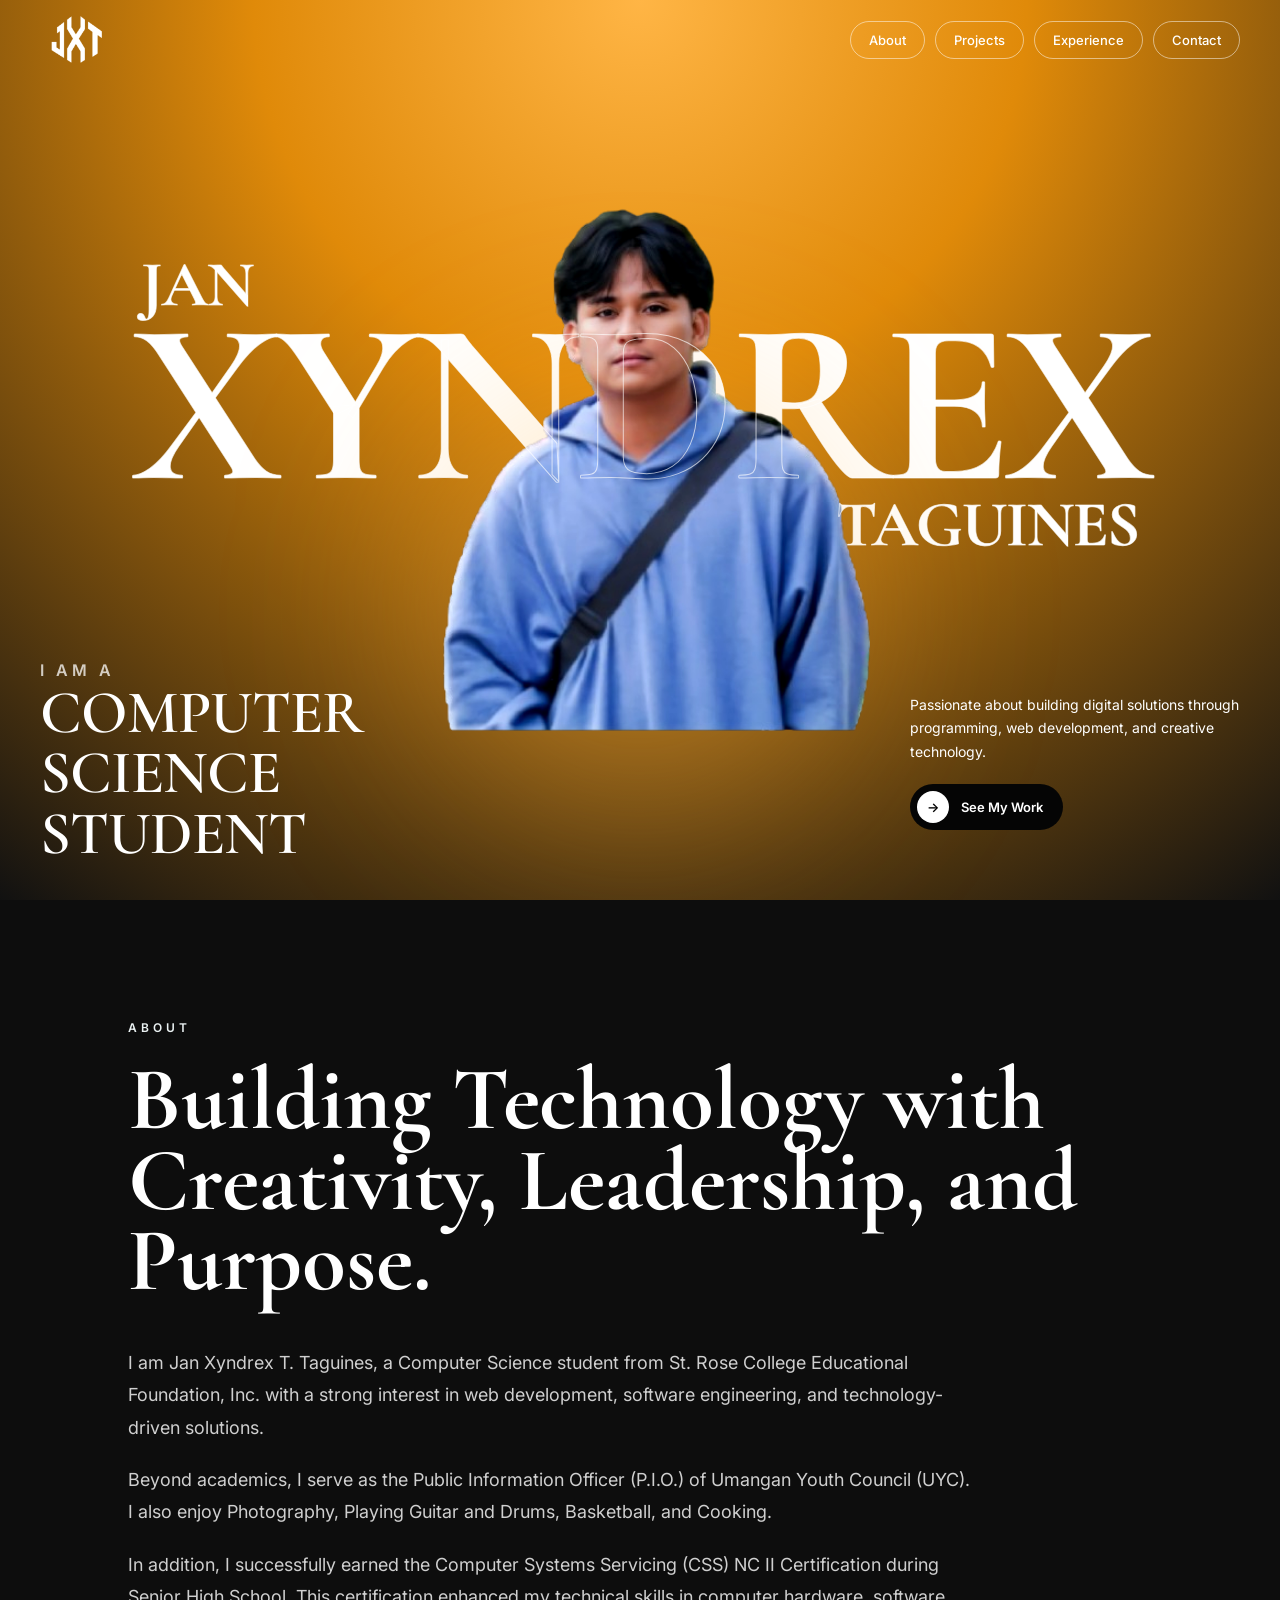
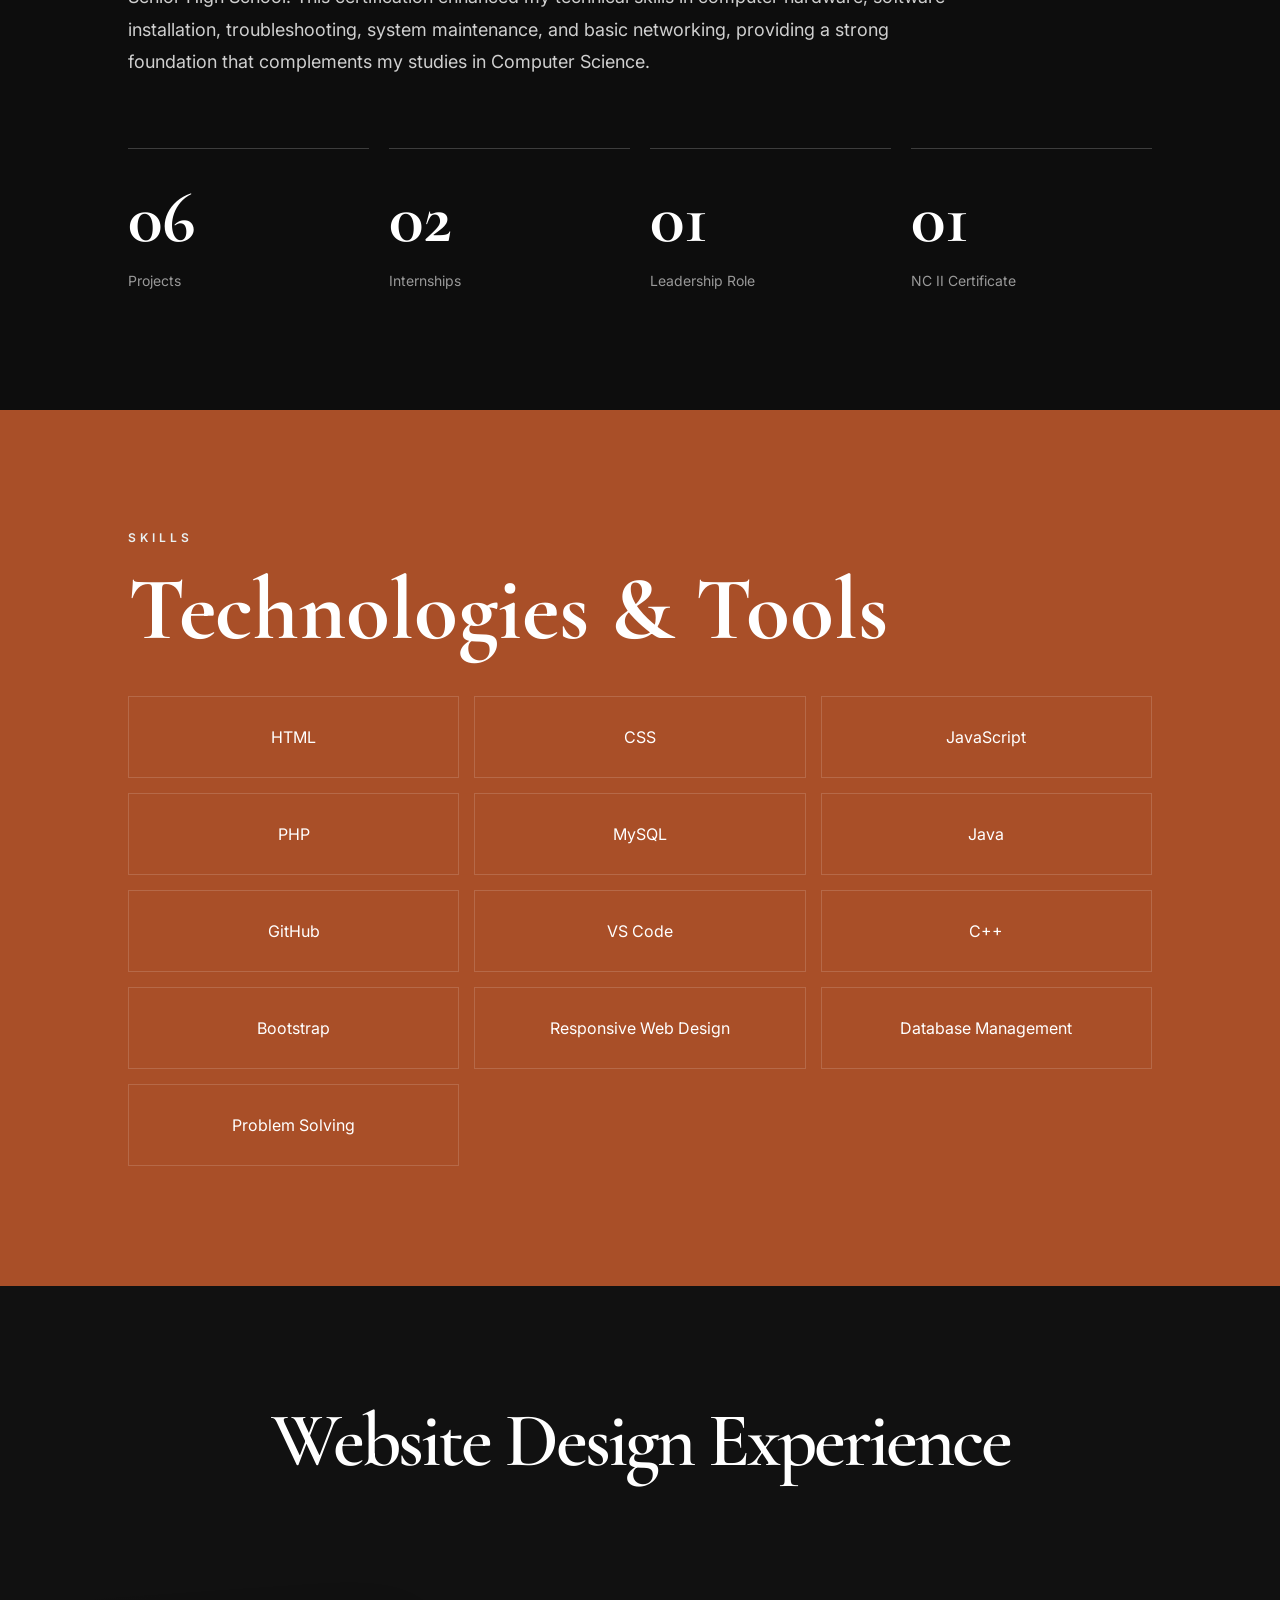
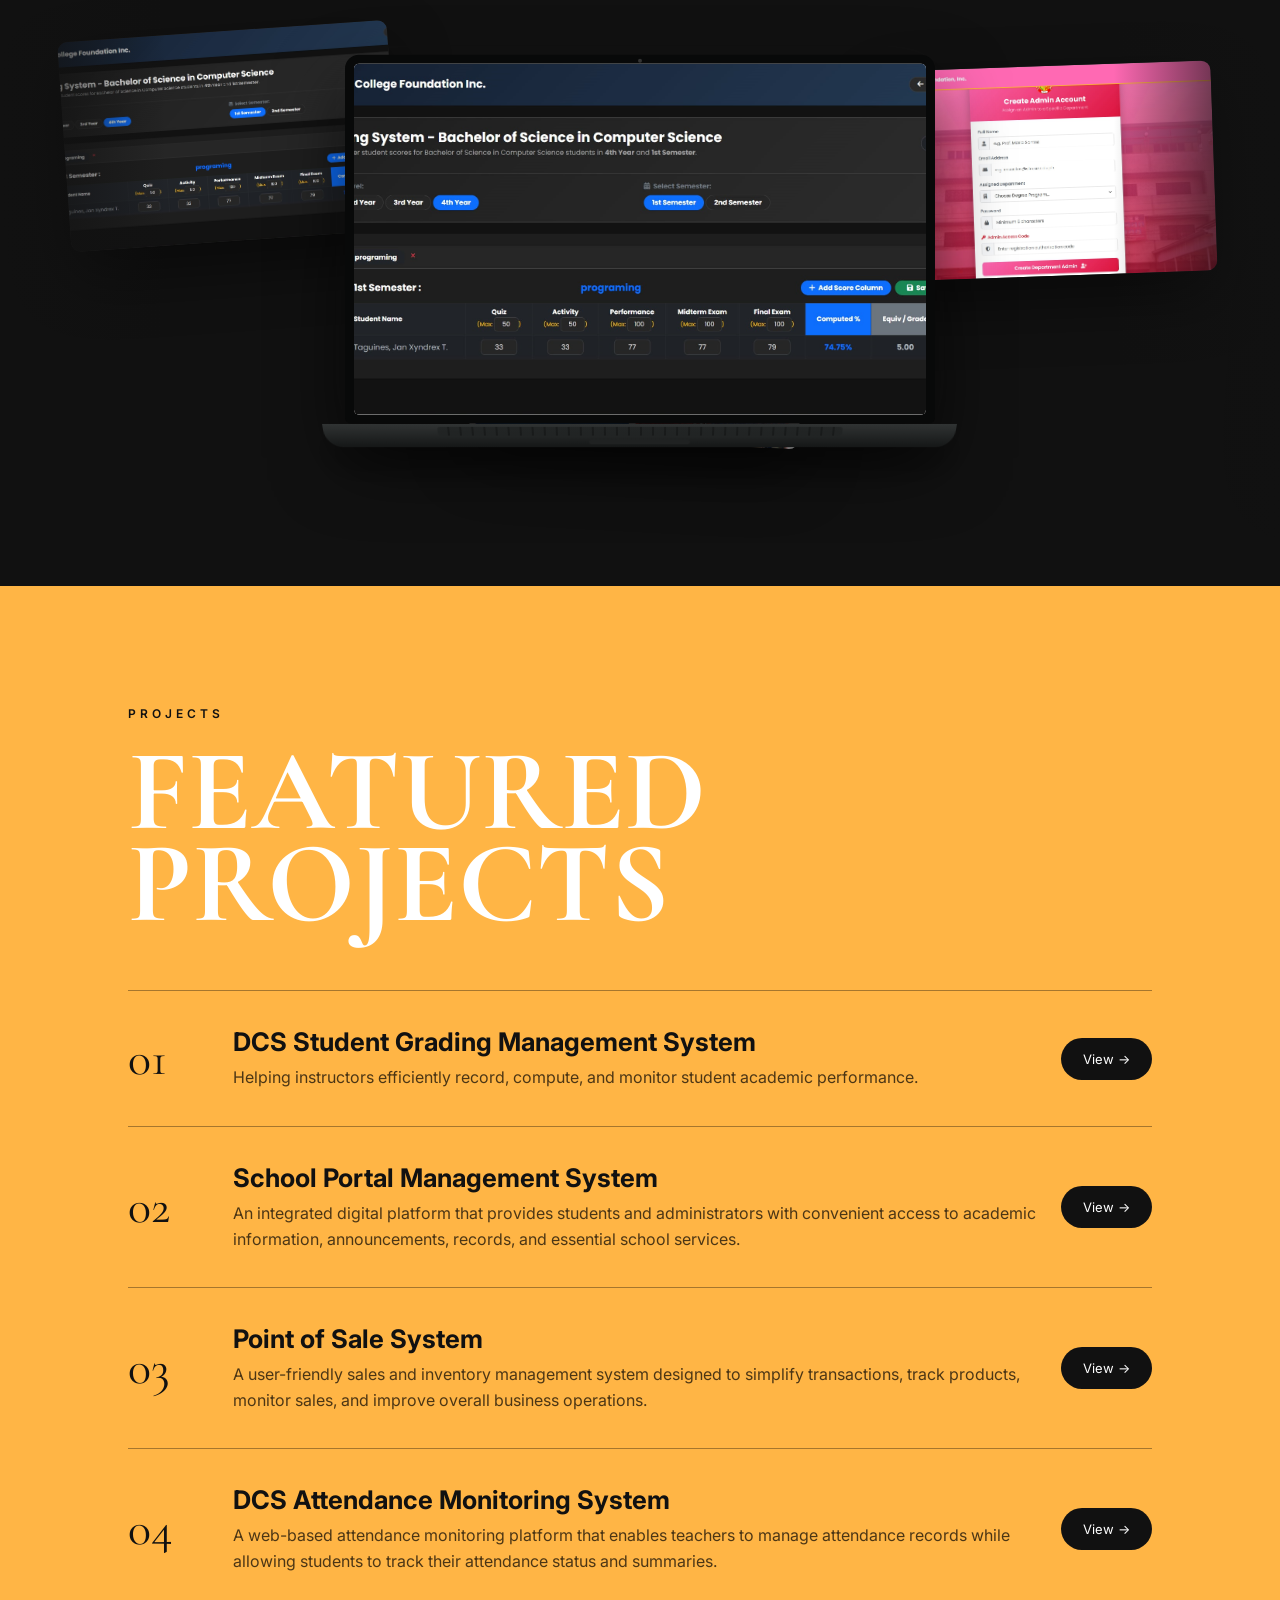
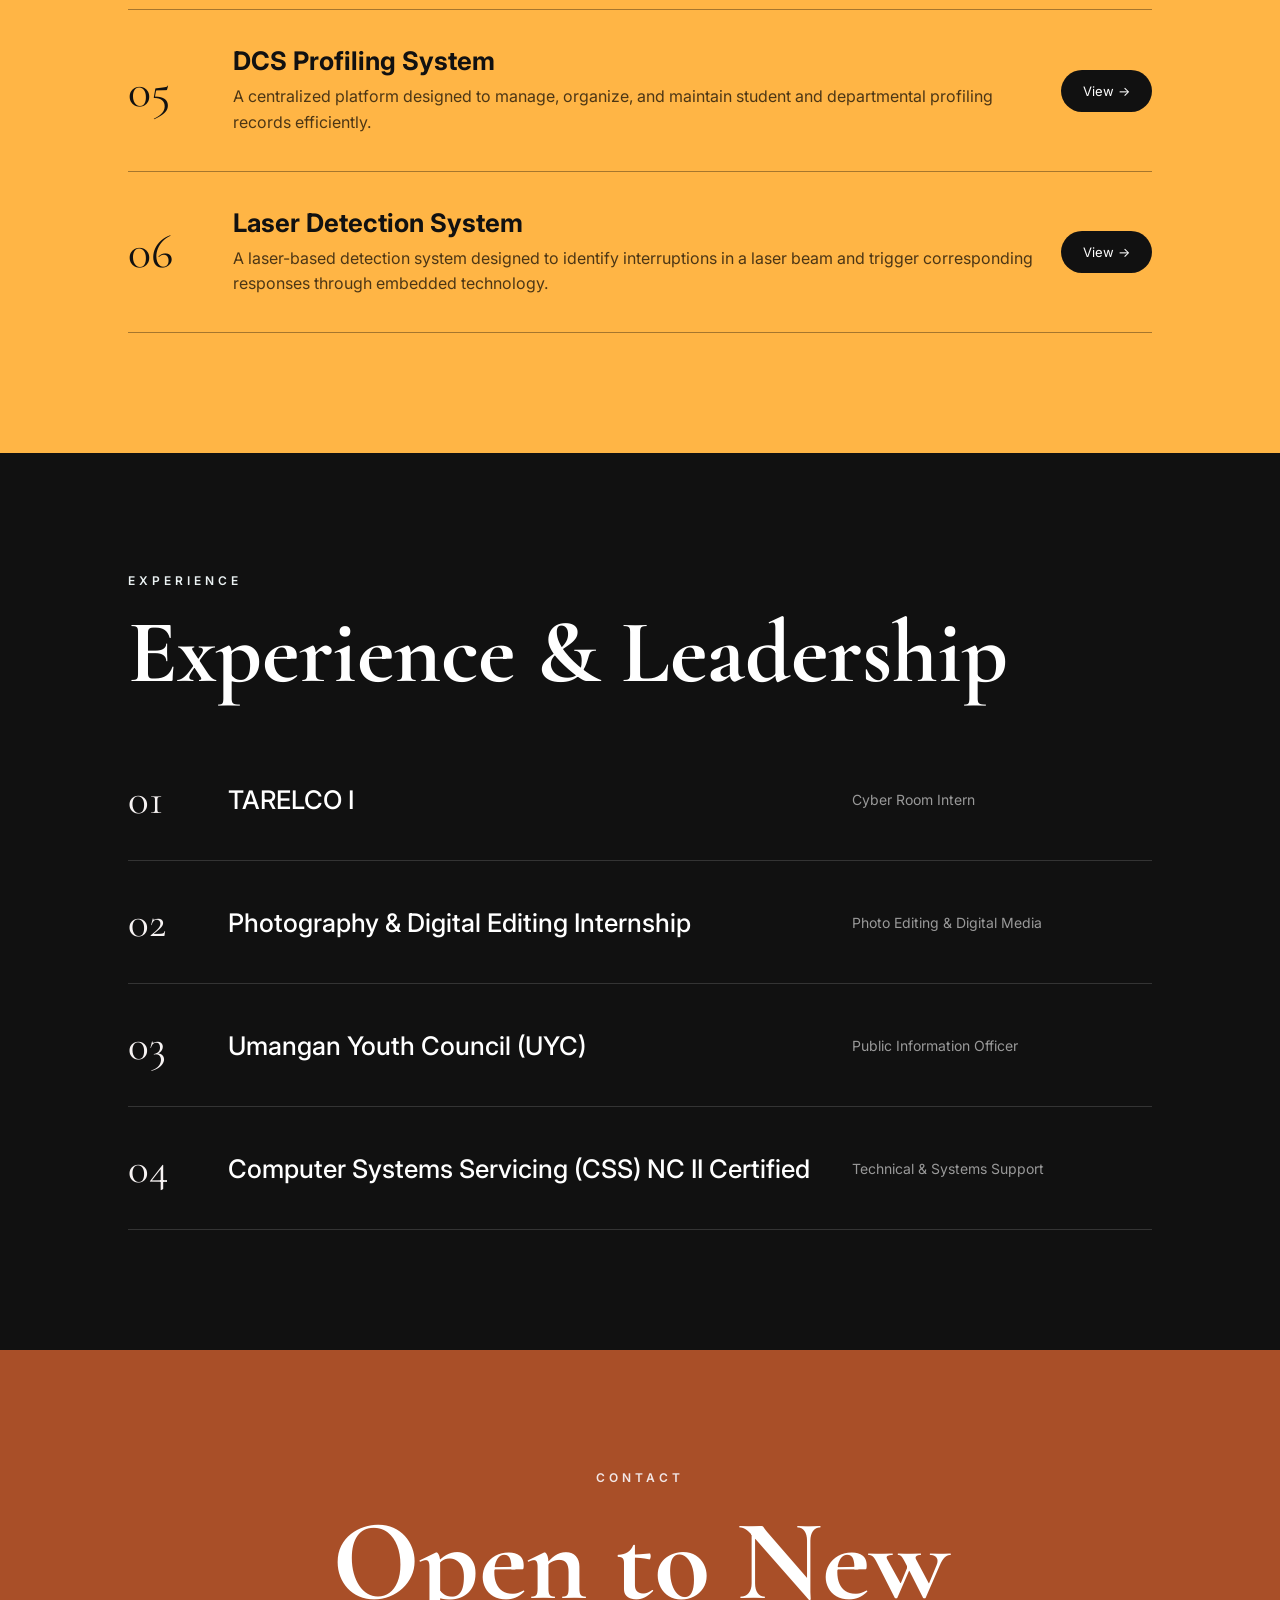
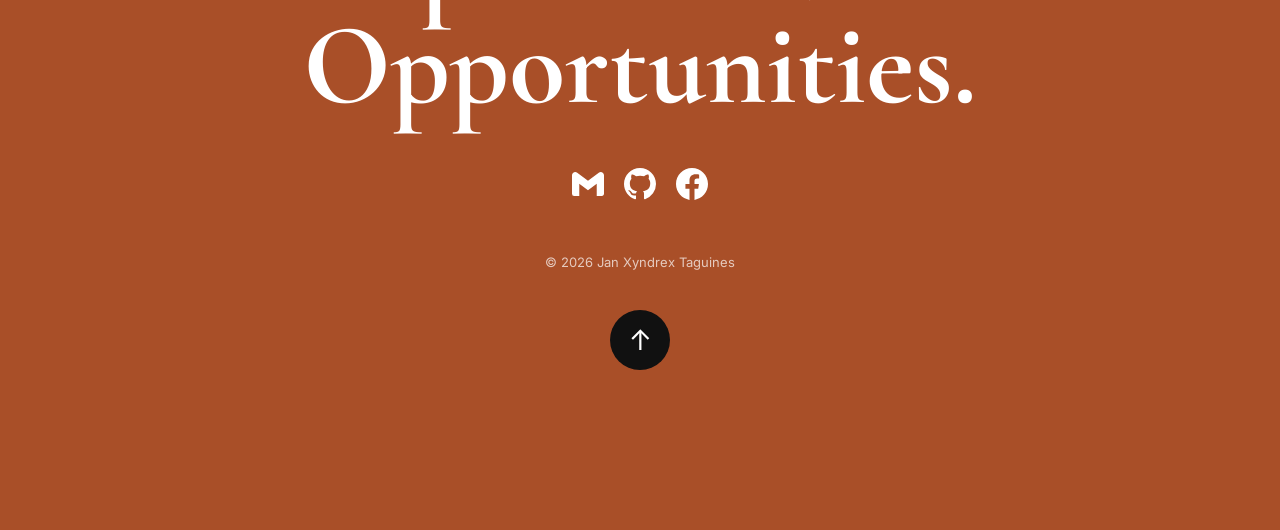
==== index.html @ c2cd1614 "Add portfolio website" ====
<!DOCTYPE html>
<html lang="en">
<head>
    <meta charset="UTF-8">
    <meta name="viewport" content="width=device-width, initial-scale=1.0">

    <title>Jan Xyndrex Taguines</title>

    <link rel="preconnect" href="https://fonts.googleapis.com">
    <link rel="preconnect" href="https://fonts.gstatic.com" crossorigin>

    <link href="https://fonts.googleapis.com/css2?family=Cormorant+Garamond:wght@500;600;700&family=Inter:wght@300;400;500;600;700&display=swap" rel="stylesheet">

    <link rel="stylesheet" href="style.css">
</head>

<body>

    <!-- =========================
         NAVBAR
    ========================= -->

    <nav class="navbar">

        <div class="logo">
            <img src="assets/logo.png" alt="Jan Xyndrex Taguines Logo">
        </div>

        <div class="nav-links">
            <a href="#about">About</a>
            <a href="#projects">Projects</a>
            <a href="#experience">Experience</a>
            <a href="#contact">Contact</a>
        </div>

    </nav>


    <!-- =========================
         HERO
    ========================= -->

    <section class="hero">

        <!-- MAIN NAME -->

        <div class="hero-name-wrapper">

            <span class="small-name jan-name">
                JAN
            </span>

            <div class="hero-name base-text">
                XYNDREX
            </div>

            <span class="small-name taguines-name">
                TAGUINES
            </span>

        </div>


        <!-- PHOTO -->

        <div class="hero-image">

            <img
                src="assets/gggg.png"
                alt="Jan Xyndrex Taguines"
            >

        </div>


        <!-- OUTLINE NAME -->

        <div class="hero-name-wrapper outline-wrapper">

            <span class="small-name jan-name outline-small">
                JAN
            </span>

            <div class="hero-name overlay-text">
                XYNDREX
            </div>

            <span class="small-name taguines-name outline-small">
                TAGUINES
            </span>

        </div>


        <!-- LEFT HERO TEXT -->

        <div class="hero-left">

            <h1 class="ability-title">

                <span class="static-text">
                    I AM A
                </span>

                <span class="animated-ability">
                    <span id="changing-text">
                        WEB DEVELOPER
                    </span>
                </span>

            </h1>

        </div>


        <!-- RIGHT HERO TEXT -->

        <div class="hero-right">

            <p>
                Passionate about building digital solutions through programming,
                web development, and creative technology.
            </p>

            <a href="#projects" class="hero-btn">

                <span>→</span>

                See My Work

            </a>

        </div>

    </section>


    <!-- =========================
         ABOUT
    ========================= -->

    <section id="about" class="about">

        <span class="section-number">
            ABOUT
        </span>

        <h2 class="section-title">
            Building Technology with Creativity, Leadership, and Purpose.
        </h2>

        <div class="about-content">

            <p>
                I am Jan Xyndrex T. Taguines, a Computer Science student from
                St. Rose College Educational Foundation, Inc. with a strong
                interest in web development, software engineering, and
                technology-driven solutions.
            </p>

            <p>
                Beyond academics, I serve as the Public Information Officer
                (P.I.O.) of Umangan Youth Council (UYC). I also enjoy
                Photography, Playing Guitar and Drums, Basketball, and Cooking.
            </p>

            <p>
                In addition, I successfully earned the Computer Systems Servicing
                (CSS) NC II Certification during Senior High School. This
                certification enhanced my technical skills in computer hardware,
                software installation, troubleshooting, system maintenance,
                and basic networking, providing a strong foundation that
                complements my studies in Computer Science.
            </p>

        </div>


        <div class="stats-grid">

            <div class="stat-card">
                <strong>06</strong>
                <span>Projects</span>
            </div>

            <div class="stat-card">
                <strong>02</strong>
                <span>Internships</span>
            </div>

            <div class="stat-card">
                <strong>01</strong>
                <span>Leadership Role</span>
            </div>

            <div class="stat-card">
                <strong>01</strong>
                <span>NC II Certificate</span>
            </div>

        </div>

    </section>


    <!-- =========================
         SKILLS
    ========================= -->

    <section class="skills">

        <span class="section-number">
            SKILLS
        </span>

        <h2 class="section-title">
            Technologies & Tools
        </h2>

        <div class="skills-grid">

            <div>HTML</div>
            <div>CSS</div>
            <div>JavaScript</div>
            <div>PHP</div>
            <div>MySQL</div>
            <div>Java</div>
            <div>GitHub</div>
            <div>VS Code</div>
            <div>C++</div>
            <div>Bootstrap</div>
            <div>Responsive Web Design</div>
            <div>Database Management</div>
            <div>Problem Solving</div>

        </div>

    </section>


    <!-- =========================
         WEBSITE DESIGN EXPERIENCE
    ========================= -->

    <section class="website-experience">

        <h2 class="website-experience-title">
            Website Design Experience
        </h2>

        <div class="website-showcase">

            <div class="website-projects">

                <div class="website-project">
                    <img src="assets/grade.png" alt="Grading System">
                </div>

                <div class="website-project">
                    <img src="assets/portal.png" alt="School Portal">
                </div>

                <div class="website-project">
                    <img src="assets/index1.png" alt="Point of Sale">
                </div>

                <div class="website-project">
                    <img src="assets/attendance.png" alt="Attendance System">
                </div>

                <div class="website-project">
                    <img src="assets/profiling.png" alt="Profiling System">
                </div>

                <div class="website-project">
                    <img src="assets/index.png" alt="Laser Detection">
                </div>

                <div class="website-project">
                    <img src="assets/index2.png" alt="Laser Detection">
                </div>

                <div class="website-project">
                    <img src="assets/index3.png" alt="Laser Detection">
                </div>

                <div class="website-project">
                    <img src="assets/index4.png" alt="Laser Detection">
                </div>

                <div class="website-project">
                    <img src="assets/index5.png" alt="Laser Detection">
                </div>

                <div class="website-project">
                    <img src="assets/index6.png" alt="Laser Detection">
                </div>

            </div>


            <!-- FIXED LAPTOP -->

            <div class="experience-laptop">

                <div class="experience-screen">

                    <div class="experience-camera"></div>

                    <div class="experience-screen-content">

                        <img
                            id="experienceLaptopImage"
                            src="assets/grade.png"
                            alt="Website Preview"
                        >

                    </div>

                </div>

                <div class="experience-base">

                    <div class="experience-keyboard"></div>

                    <div class="experience-trackpad"></div>

                </div>

            </div>

        </div>

    </section>


    <!-- =========================
         PROJECTS
    ========================= -->

    <section id="projects" class="projects-section">

        <span class="section-number">
            PROJECTS
        </span>

        <h2 class="project-title">
            FEATURED PROJECTS
        </h2>


        <div class="projects-list">


            <!-- PROJECT 01 -->

            <article class="project-card">

                <span class="project-number">
                    01
                </span>

                <div>

                    <h3>
                        DCS Student Grading Management System
                    </h3>

                    <p>
                        Helping instructors efficiently record, compute,
                        and monitor student academic performance.
                    </p>

                    <div class="project-preview">

                        <img src="assets/grade.png" alt="Grading System">
                        <img src="assets/grade1.png" alt="Grading System">

                    </div>

                </div>

                <a href="#" class="view-project">
                    View →
                </a>

            </article>


            <!-- PROJECT 02 -->

            <article class="project-card">

                <span class="project-number">
                    02
                </span>

                <div>

                    <h3>
                        School Portal Management System
                    </h3>

                    <p>
                        An integrated digital platform that provides students
                        and administrators with convenient access to academic
                        information, announcements, records, and essential
                        school services.
                    </p>

                    <div class="project-preview">

                        <img src="assets/portal.png" alt="School Portal">
                        <img src="assets/portal1.png" alt="School Portal">
                        <img src="assets/portal3.png" alt="School Portal">

                    </div>

                </div>

                <a href="#" class="view-project">
                    View →
                </a>

            </article>


            <!-- PROJECT 03 -->

            <article class="project-card">

                <span class="project-number">
                    03
                </span>

                <div>

                    <h3>
                        Point of Sale System
                    </h3>

                    <p>
                        A user-friendly sales and inventory management system
                        designed to simplify transactions, track products,
                        monitor sales, and improve overall business operations.
                    </p>

                    <div class="project-preview">

                        <img src="assets/pos.png" alt="Point of Sale">
                        <img src="assets/pos2.png" alt="Point of Sale">

                    </div>

                </div>

                <a href="#" class="view-project">
                    View →
                </a>

            </article>


            <!-- PROJECT 04 -->

            <article class="project-card">

                <span class="project-number">
                    04
                </span>

                <div>

                    <h3>
                        DCS Attendance Monitoring System
                    </h3>

                    <p>
                        A web-based attendance monitoring platform that
                        enables teachers to manage attendance records while
                        allowing students to track their attendance status
                        and summaries.
                    </p>

                    <div class="project-preview">

                        <img src="assets/attendance.png" alt="Attendance System">
                        <img src="assets/attendance1.png" alt="Attendance System">

                    </div>

                </div>

                <a href="#" class="view-project">
                    View →
                </a>

            </article>


            <!-- PROJECT 05 -->

            <article class="project-card">

                <span class="project-number">
                    05
                </span>

                <div>

                    <h3>
                        DCS Profiling System
                    </h3>

                    <p>
                        A centralized platform designed to manage, organize,
                        and maintain student and departmental profiling
                        records efficiently.
                    </p>

                    <div class="project-preview">

                        <img src="assets/profiling.png" alt="Profiling System">
                        <img src="assets/profiling1.png" alt="Profiling System">

                    </div>

                </div>

                <a href="#" class="view-project">
                    View →
                </a>

            </article>


            <!-- PROJECT 06 -->

            <article class="project-card">

                <span class="project-number">
                    06
                </span>

                <div>

                    <h3>
                        Laser Detection System
                    </h3>

                    <p>
                        A laser-based detection system designed to identify
                        interruptions in a laser beam and trigger corresponding
                        responses through embedded technology.
                    </p>

                    <div class="project-preview">

                        <img src="assets/laser2.png" alt="Laser Detection">
                        <img src="assets/laser3.png" alt="Laser Detection">

                    </div>

                </div>

                <a href="#" class="view-project">
                    View →
                </a>

            </article>

        </div>

    </section>


    <!-- =========================
         EXPERIENCE
    ========================= -->

    <section id="experience" class="experience">

        <span class="section-number">
            EXPERIENCE
        </span>

        <h2 class="section-title">
            Experience & Leadership
        </h2>


        <div class="exp-row">

            <span class="exp-number">
                01
            </span>

            <h3>
                TARELCO I
            </h3>

            <p>
                Cyber Room Intern
            </p>

        </div>


        <div class="exp-row">

            <span class="exp-number">
                02
            </span>

            <h3>
                Photography & Digital Editing Internship
            </h3>

            <p>
                Photo Editing & Digital Media
            </p>

        </div>


        <div class="exp-row">

            <span class="exp-number">
                03
            </span>

            <h3>
                Umangan Youth Council (UYC)
            </h3>

            <p>
                Public Information Officer
            </p>

        </div>


        <div class="exp-row">

            <span class="exp-number">
                04
            </span>

            <h3>
                Computer Systems Servicing (CSS) NC II Certified
            </h3>

            <p>
                Technical & Systems Support
            </p>

        </div>

    </section>


    <!-- =========================
         CONTACT
    ========================= -->

    <section id="contact" class="contact">

        <span class="section-number">
            CONTACT
        </span>

        <h2 class="contact-title">
            Open to New Opportunities.
        </h2>


        <div class="social-links">

            <!-- GMAIL -->

            <a
                href="https://mail.google.com/mail/?view=cm&fs=1&to=janxyndrextaguines10@gmail.com"
                target="_blank"
                rel="noopener noreferrer"
                aria-label="Gmail"
            >

                <svg
                    xmlns="http://www.w3.org/2000/svg"
                    viewBox="0 0 24 24"
                    fill="currentColor"
                >

                    <path d="M24 5.457v13.909c0 .904-.732 1.636-1.636 1.636h-3.819V11.73L12 16.64l-6.545-4.91v9.272H1.636A1.636 1.636 0 0 1 0 19.366V5.457c0-2.023 2.309-3.178 3.927-1.964L12 9.573l8.073-6.08C21.691 2.279 24 3.434 24 5.457z"/>

                </svg>

            </a>


            <!-- GITHUB -->

            <a
                href="https://github.com/jxtaguines"
                target="_blank"
                rel="noopener noreferrer"
                aria-label="GitHub"
            >

                <svg
                    xmlns="http://www.w3.org/2000/svg"
                    viewBox="0 0 24 24"
                    fill="currentColor"
                >

                    <path d="M12 0C5.37 0 0 5.37 0 12c0 5.31 3.435 9.795 8.205 11.385.6.105.825-.255.825-.57 0-.285-.015-1.23-.015-2.235-3.015.555-3.795-.735-4.035-1.41-.135-.345-.72-1.41-1.23-1.695-.42-.225-1.02-.78-.015-.795.945-.015 1.62.87 1.845 1.23 1.08 1.815 2.805 1.305 3.495.99.105-.78.42-1.305.765-1.605-2.67-.3-5.46-1.335-5.46-5.925 0-1.305.465-2.385 1.23-3.225-.12-.3-.54-1.53.12-3.18 0 0 1.005-.315 3.3 1.23.96-.27 1.98-.405 3-.405s2.04.135 3 .405c2.295-1.56 3.3-1.23 3.3-1.23.66 1.65.24 2.88.12 3.18.765.84 1.23 1.905 1.23 3.225 0 4.605-2.805 5.625-5.475 5.925.435.375.81 1.095.81 2.22 0 1.605-.015 2.895-.015 3.3 0 .315.225.69.825.57A12.02 12.02 0 0024 12c0-6.63-5.37-12-12-12z"/>

                </svg>

            </a>


            <!-- FACEBOOK -->

            <a
                href="https://www.facebook.com/jxtaguines10"
                target="_blank"
                rel="noopener noreferrer"
                aria-label="Facebook"
            >

                <svg
                    xmlns="http://www.w3.org/2000/svg"
                    viewBox="0 0 24 24"
                    fill="currentColor"
                >

                    <path d="M24 12.073c0-6.627-5.373-12-12-12s-12 5.373-12 12c0 5.99 4.388 10.954 10.125 11.854v-8.385H7.078v-3.47h3.047V9.43c0-3.007 1.792-4.669 4.533-4.669 1.312 0 2.686.235 2.686.235v2.953H15.83c-1.491 0-1.956.925-1.956 1.874v2.25h3.328l-.532 3.47h-2.796v8.385C19.612 23.027 24 18.062 24 12.073z"/>

                </svg>

            </a>

        </div>


        <p class="copyright">
            © 2026 Jan Xyndrex Taguines
        </p>


        <!-- BACK TO TOP -->

        <div class="top-btn-wrap">

            <a
                href="#"
                id="backToTop"
                class="back-to-top"
            >
                <span>↑</span>
            </a>

        </div>

    </section>


    <!-- JAVASCRIPT -->

    <script src="style.js"></script>

</body>
</html>
---- style.css ----
/* =========================================
   RESET
========================================= */

* {
    margin: 0;
    padding: 0;
    box-sizing: border-box;
}

html {
    scroll-behavior: smooth;
}

body {
    font-family: "Inter", sans-serif;
    background: #111;
    color: #ffffff;
    overflow-x: hidden;
}


/* =========================================
   NAVBAR
========================================= */

.navbar {
    position: absolute;
    top: 0;
    left: 0;

    width: 100%;
    height: 80px;

    padding: 0 40px;

    display: flex;
    justify-content: space-between;
    align-items: center;

    z-index: 100;
}

.logo {
    display: flex;
    align-items: center;
}

.logo img {
    width: 70px;
    height: 70px;

    object-fit: contain;

    filter: brightness(0) saturate(100%) invert(100%);
    opacity: 1;
}


/* NAVIGATION */

.nav-links {
    display: flex;
    align-items: center;
    gap: 10px;
}

.nav-links a {
    color: white;
    text-decoration: none;

    font-size: 13px;
    font-weight: 500;

    padding: 10px 18px;

    border: 1px solid rgba(255,255,255,.5);
    border-radius: 30px;

    transition: .3s ease;
}

.nav-links a:hover {
    background: white;
    color: #111;

    transform: translateY(-2px);
}


/* =========================================
   HERO
========================================= */

.hero {
    width: 100%;
    min-height: 100svh;

    position: relative;

    overflow: hidden;

    background:
        radial-gradient(
            circle at top,
            #ffb545 0%,
            #e08a09 35%,
            #111 100%
        );
}


/* =========================================
   HERO NAME
========================================= */

.hero-name-wrapper {
    position: absolute;

    top: 45%;
    left: 50%;

    transform: translate(-50%, -50%);

    width: 100%;

    text-align: center;

    z-index: 1;
}

.hero-name {
    position: relative;

    width: 100%;

    text-align: center;

    font-family: "Cormorant Garamond", serif;

    font-size: clamp(5rem, 18vw, 17rem);

    font-weight: 700;

    letter-spacing: clamp(-8px, -0.5vw, -3px);

    line-height: .8;

    white-space: nowrap;

    pointer-events: none;
}

.base-text {
    color: white;
    z-index: 1;
}


/* SMALL NAMES */

.small-name {
    position: absolute;

    font-family: "Cormorant Garamond", serif;

    font-size: 4rem;

    font-weight: 700;

    letter-spacing: -1px;

    line-height: 1;

    color: white;

    text-transform: uppercase;
}

.jan-name{
    top:-60px;
    left:11%;
}

.taguines-name{
    bottom:-60px;
    right:11%;
}

/* OUTLINE */

.outline-wrapper {
    z-index: 3;
}

.outline-small {
    color: transparent;

    -webkit-text-stroke:
        1px rgba(255,255,255,.65);
}

.overlay-text {
    color: transparent;

    z-index: 3;

    -webkit-text-stroke:
        1px rgba(255,255,255,.65);
}


/* =========================================
   HERO IMAGE
========================================= */

.hero-image {
    position: absolute;

    left: 50%;
    bottom: 80px;

    transform: translateX(-50%);

    width: 550px;
    height: 78vh;

    display: flex;
    justify-content: center;
    align-items: flex-end;

    z-index: 2;
}

.hero-image::before {
    content: "";

    position: absolute;

    width: 420px;
    height: 420px;

    border-radius: 50%;

    background:
        rgba(255,181,69,.35);

    filter: blur(100px);

    z-index: -1;
}

.hero-image img {
    width: 100%;
    height: 100%;

    object-fit: contain;

    filter:
        contrast(110%)
        brightness(100%);
}


/* =========================================
   HERO LEFT
========================================= */

.hero-left {
    position: absolute;

    left: 40px;
    bottom: 35px;

    width: 390px;

    z-index: 10;
}

.ability-title {
    font-family: "Cormorant Garamond", serif;

    font-size: 3.8rem;

    font-weight: 600;

    line-height: 1;

    letter-spacing: -1px;

    display: flex;

    flex-direction: column;

    gap: 5px;
}

.static-text {
    font-size: 1rem;

    font-family: "Inter", sans-serif;

    font-weight: 600;

    letter-spacing: 4px;

    color:
        rgba(255,255,255,.75);
}

.animated-ability {
    display: inline-block;

    min-height: 150px;
}

#changing-text {
    display: inline-block;

    color: white;

    animation:
        textFade .5s ease;
}


/* =========================================
   TEXT ANIMATION
========================================= */

@keyframes textFade {

    0% {
        opacity: 0;
        transform: translateY(25px);
    }

    100% {
        opacity: 1;
        transform: translateY(0);
    }

}


/* =========================================
   HERO RIGHT
========================================= */

.hero-right {
    position: absolute;

    right: 40px;
    bottom: 70px;

    width: 330px;

    z-index: 10;
}

.hero-right p {
    font-size: 14px;

    line-height: 1.7;

    margin-bottom: 20px;
}


/* =========================================
   HERO BUTTON
========================================= */

.hero-btn {
    display: inline-flex;

    align-items: center;

    gap: 12px;

    padding:
        7px 20px 7px 7px;

    background: #050505;

    color: white;

    border-radius: 50px;

    text-decoration: none;

    font-size: 13px;

    font-weight: 600;

    transition: .3s;
}

.hero-btn span {
    width: 32px;
    height: 32px;

    display: flex;

    justify-content: center;
    align-items: center;

    background: white;
    color: black;

    border-radius: 50%;
}

.hero-btn:hover {
    transform: translateY(-3px);
}


/* =========================================
   GENERAL SECTIONS
========================================= */

section:not(.hero) {
    padding: 120px 10%;
}

.section-number {
    display: block;

    color: #eaf1f2;

    font-size: 12px;

    font-weight: 600;

    letter-spacing: 4px;

    margin-bottom: 25px;
}

.section-title {
    font-family: "Cormorant Garamond", serif;

    font-size:
        clamp(3.5rem, 7vw, 6.5rem);

    line-height: .9;

    margin-bottom: 45px;
}


/* =========================================
   ABOUT
========================================= */

.about {
    background: #0d0d0d;
}

.about-content {
    max-width: 850px;
}

.about-content p {
    color: #cfcfcf;

    font-size: 18px;

    line-height: 1.8;

    margin-bottom: 20px;
}


/* =========================================
   STATS
========================================= */

.stats-grid {
    margin-top: 70px;

    display: grid;

    grid-template-columns:
        repeat(4,1fr);

    gap: 20px;
}

.stat-card {
    padding-top: 25px;

    border-top:
        1px solid
        rgba(255,255,255,.2);
}

.stat-card strong {
    display: block;

    font-family:
        "Cormorant Garamond",
        serif;

    font-size: 4.5rem;

    margin-bottom: 8px;
}

.stat-card span {
    color: #999;

    font-size: 14px;
}


/* =========================================
   SKILLS
========================================= */

.skills {
    background: #a94f28;
}

.skills-grid {
    display: grid;

    grid-template-columns:
        repeat(3,1fr);

    gap: 15px;
}

.skills-grid div {
    padding: 30px;

    border:
        1px solid
        rgba(255,255,255,.15);

    text-align: center;

    font-size: 16px;

    transition: .3s;
}

.skills-grid div:hover {
    background: #f0995b;

    border-color: #f0995b;

    transform: translateY(-5px);
}


/* =========================================
   WEBSITE DESIGN EXPERIENCE
========================================= */

.website-experience {
    position: relative;

    width: 100%;
    height: 900px;

    overflow: hidden;

    background: #111;

    display: flex;

    flex-direction: column;

    align-items: center;

    padding-top: 110px;
}

.website-experience-title {
    position: relative;

    z-index: 30;

    font-family:
        "Cormorant Garamond",
        serif;

    font-size:
        clamp(3.5rem,6vw,6.5rem);

    font-weight: 600;

    line-height: .9;

    letter-spacing: -3px;

    text-align: center;

    color: white;

    margin: 0;
}


/* SHOWCASE */

.website-showcase {
    position: absolute;

    left: 0;
    right: 0;

    top: 230px;
    bottom: 0;

    overflow: hidden;
}


/* PROJECT TRACK */

.website-projects {
    position: absolute;

    inset: 0;

    display: flex;

    align-items: center;

    gap: 80px;

    width: max-content;

    transform:
        translateX(5vw);
}


/* PROJECT */

.website-project {
    position: relative;

    flex-shrink: 0;

    width: 330px;
    height: 210px;

    overflow: hidden;

    border-radius: 10px;

    background: #222;

    box-shadow:
        0 25px 60px
        rgba(0,0,0,.45);

    transition:
        transform .8s ease,
        opacity .8s ease;
}

.website-project img {
    width: 100%;
    height: 100%;

    display: block;

    object-fit: cover;
}


/* LAPTOP */

.experience-laptop {
    position: absolute;

    left: 50%;
    top: 50%;

    transform:
        translate(-50%,-50%);

    width: 590px;

    z-index: 20;

    pointer-events: none;
}


/* SCREEN */

.experience-screen {
    position: relative;

    width: 100%;

    aspect-ratio: 16 / 10;

    padding: 9px;

    background: #080909;

    border-radius:
        14px 14px 6px 6px;

    box-shadow:
        0 35px 70px
        rgba(0,0,0,.65),

        0 0 40px
        rgba(255,255,255,.025);
}

.experience-camera {
    position: absolute;

    top: 4px;
    left: 50%;

    transform:
        translateX(-50%);

    width: 4px;
    height: 4px;

    border-radius: 50%;

    background: #333;

    z-index: 10;
}

.experience-screen-content {
    width: 100%;
    height: 100%;

    overflow: hidden;

    border-radius: 5px;

    background: white;
}

.experience-screen-content img {
    width: 100%;
    height: 100%;

    display: block;

    object-fit: cover;

    opacity: 1;

    transform: scale(1);

    transition:
        opacity .35s ease,
        transform .35s ease;
}


/* LAPTOP BASE */

.experience-base {
    position: relative;

    width: 107%;
    height: 24px;

    margin-left: -3.5%;

    background:
        linear-gradient(
            to bottom,
            #303333,
            #151717
        );

    border-radius:
        0 0 18px 18px;

    transform:
        perspective(500px)
        rotateX(-15deg);

    box-shadow:
        0 20px 35px
        rgba(0,0,0,.45);
}


/* KEYBOARD */

.experience-keyboard {
    position: absolute;

    left: 18%;
    top: 3px;

    width: 64%;
    height: 9px;

    border-radius: 3px;

    background:
        repeating-linear-gradient(
            90deg,
            #202323 0px,
            #202323 10px,
            #151717 10px,
            #151717 12px
        );

    opacity: .8;
}


/* TRACKPAD */

.experience-trackpad {
    position: absolute;

    left: 42%;
    bottom: 3px;

    width: 16%;
    height: 5px;

    border-radius: 2px;

    background: #202222;
}


/* PROJECT POSITIONS */

.website-project:nth-child(1) {
    transform:
        translateY(-115px)
        rotate(-4deg);
}

.website-project:nth-child(2) {
    transform:
        translateY(85px)
        rotate(3deg);
}

.website-project:nth-child(3) {
    transform:
        translateY(-80px)
        rotate(-2deg);
}

.website-project:nth-child(4) {
    transform:
        translateY(110px)
        rotate(4deg);
}

.website-project:nth-child(5) {
    transform:
        translateY(-95px)
        rotate(-3deg);
}

.website-project:nth-child(6) {
    transform:
        translateY(75px)
        rotate(3deg);
}


/* SIDE FADE */

.website-showcase::before {
    content: "";

    position: absolute;

    inset: 0;

    z-index: 15;

    pointer-events: none;

    background:
        linear-gradient(
            90deg,
            #111 0%,
            transparent 13%,
            transparent 87%,
            #111 100%
        );
}


/* =========================================
   PROJECTS
========================================= */

.projects-section {
    background: #ffb545;
}

.projects-section .section-number {
    color: #111;
}

.project-title {
    font-family:
        "Cormorant Garamond",
        serif;

    font-size:
        clamp(4rem,9vw,9rem);

    line-height: .8;

    margin-bottom: 60px;
}

.projects-list {
    max-width: 1100px;
}

.project-card {
    display: grid;

    grid-template-columns:
        80px 1fr auto;

    gap: 25px;

    align-items: center;

    padding: 35px 0;

    border-top:
        1px solid
        rgba(0,0,0,.35);
}

.project-card:last-child {
    border-bottom:
        1px solid
        rgba(0,0,0,.35);
}

.project-number {
    font-family:
        "Cormorant Garamond",
        serif;

    font-size: 3rem;

    color: #111;
}

.project-card h3 {
    font-size: 1.6rem;

    color: #111;

    margin-bottom: 8px;
}

.project-card p {
    color:
        rgba(0,0,0,.7);

    line-height: 1.6;
}

.project-card a {
    background: #111;

    color: white;

    text-decoration: none;

    padding: 13px 22px;

    border-radius: 30px;

    font-size: 13px;

    transition: .3s;
}

.project-card a:hover {
    transform:
        translateY(-3px);
}


/* PROJECT GALLERY */

.project-preview {
    max-height: 0;

    overflow: hidden;

    display: flex;

    justify-content: center;

    gap: 20px;

    flex-wrap: wrap;

    transition:
        max-height .5s ease,
        margin-top .5s ease;
}

.project-preview.show {
    max-height: 1000px;

    margin-top: 25px;
}

.project-preview img {
    width: 420px;

    max-width: 100%;

    border-radius: 12px;

    box-shadow:
        0 10px 30px
        rgba(0,0,0,.25);
}


/* =========================================
   EXPERIENCE
========================================= */

.experience {
    background: #111;
}

.exp-row {
    display: grid;

    grid-template-columns:
        80px 1fr 300px;

    gap: 20px;

    align-items: center;

    padding: 35px 0;

    border-bottom:
        1px solid
        rgba(255,255,255,.15);
}

.exp-number {
    font-family:
        "Cormorant Garamond",
        serif;

    font-size: 2.7rem;

    color: #f7f3f3;
}

.exp-row h3 {
    font-size: 1.6rem;

    font-weight: 500;
}

.exp-row p {
    color: #999;

    font-size: 14px;
}


/* =========================================
   CONTACT
========================================= */

.contact {
    background: #a94f28;

    text-align: center;
}

.contact .section-number {
    color: #f2e7e7;
}

.contact-title {
    font-family:
        "Cormorant Garamond",
        serif;

    font-size:
        clamp(4rem,9vw,9rem);

    line-height: .9;

    margin-bottom: 50px;
}


/* SOCIAL LINKS */

.social-links {
    display: flex;

    gap: 20px;

    justify-content: center;
    align-items: center;

    margin: 20px 0;
}

.social-links a {
    color: white;
}

.social-links a svg {
    width: 32px;
    height: 32px;

    transition:
        transform .2s ease;
}

.social-links a:hover svg {
    transform:
        scale(1.15);
}


.contact a:hover {
    color: #111;
}

.social-links a:hover {
    color: white;
}


.copyright {
    margin-top: 50px;

    font-size: 13px;

    color:
        rgba(255,255,255,.7);
}


/* =========================================
   BACK TO TOP
========================================= */

.top-btn-wrap {
    display: flex;

    justify-content: center;

    margin: 40px 0;
}

.back-to-top {
    width: 60px;
    height: 60px;

    display: flex;

    justify-content: center;
    align-items: center;

    background: #111;

    color: white;

    border-radius: 50%;

    text-decoration: none;

    font-size: 28px;

    opacity: 0;
    visibility: hidden;

    transition: .3s;
}

.back-to-top.show {
    opacity: 1;

    visibility: visible;
}


/* =========================================
   SECTION REVEAL
========================================= */

section:not(.hero) {
    opacity: 0;

    transform:
        translateY(40px);

    transition:
        opacity .8s ease,
        transform .8s ease;
}

section:not(.hero).show {
    opacity: 1;

    transform:
        translateY(0);
}


/* =========================================
   RESPONSIVE
========================================= */

@media (max-width: 900px) {

    .hero-image {
        width: 450px;
        height: 70vh;
    }

    .hero-left {
        width: 300px;
    }

    .hero-left h1 {
        font-size: 2.8rem;
    }

    .hero-right {
        width: 270px;
    }

    .stats-grid {
        grid-template-columns:
            repeat(2,1fr);
    }

    .exp-row {
        grid-template-columns:
            70px 1fr;
    }

    .exp-row p {
        grid-column: 2;
    }
}


/* =========================================
   MOBILE
========================================= */

@media (max-width: 768px) {

    .navbar {
        padding: 0 15px;
    }

    .logo {
        font-size: 14px;
    }

    .logo img {
        width: 45px;
        height: 45px;
    }

    .nav-links {
        gap: 5px;
    }

    .nav-links a {
        font-size: 10px;

        padding:
            8px 10px;
    }


    /* HERO */

    .hero {
        min-height: 100vh;
    }

    .hero-name-wrapper {
        top: 32%;
    }

    .hero-name {
        font-size: 24vw;

        letter-spacing: -3px;
    }

    .small-name {
        font-size: 2rem;
    }

.jan-name {
    top: -42px;
    left: 6%;
}

.taguines-name {
    bottom: -42px;
    right: 6%;
}

    .hero-image {
        width: 100%;

        height: 50vh;

        bottom: 120px;
    }

    .hero-image img {
        transform: scale(.95);

        object-position:
            center top;
    }


    /* HERO LEFT */

    .hero-left {
        left: 20px;

        bottom: 25px;

        width: 180px;
    }

    .ability-title {
        font-size: 1.8rem;
    }

    .animated-ability {
        min-height: 80px;
    }

    .static-text {
        font-size: .7rem;

        letter-spacing: 2px;
    }


    /* HERO RIGHT */

    .hero-right {
        right: 20px;

        bottom: 25px;

        width: 140px;
    }

    .hero-right p {
        display: none;
    }

    .hero-btn {
    display: none;
}

    .hero-btn span {
        width: 28px;
        height: 28px;
    }


    /* SECTIONS */

    section:not(.hero) {
        padding: 80px 25px;
    }

    .section-title {
        font-size: 3rem;
    }

    .project-title {
        font-size: 3rem;
    }

    .contact-title {
        font-size: 3rem;
    }


    /* STATS */

    .stats-grid {
        grid-template-columns:
            repeat(2,1fr);

        gap: 20px;
    }

    .stat-card strong {
        font-size: 3rem;
    }


    /* SKILLS */

    .skills-grid {
        grid-template-columns: 1fr;
    }


    /* PROJECTS */

    .project-card {
        grid-template-columns: 1fr;

        gap: 15px;
    }

    .project-number {
        font-size: 2rem;
    }

    .project-card a {
        justify-self: start;
    }


    /* EXPERIENCE */

.exp-row {
    display: grid;
    grid-template-columns: 45px 1fr;
    gap: 10px;
    align-items: start;
    text-align: left;
}

.exp-number {
    font-size: 2rem;
    text-align: left;
}

.exp-row h3 {
    text-align: left;
}

.exp-row p {
    grid-column: 2;
    text-align: left;
}



    /* SOCIAL */

    .social-links {
        gap: 15px;
    }

    .social-links a svg {
        width: 28px;
        height: 28px;
    }


    /* WEBSITE EXPERIENCE */

    .website-experience {
        height: 650px;

        padding-top: 80px;
    }

    .website-experience-title {
        font-size: 3.2rem;

        padding: 0 20px;
    }

    .website-showcase {
        top: 180px;
    }

    .experience-laptop {
        width: 390px;
    }

    .website-project {
        width: 220px;
        height: 140px;
    }

    .website-projects {
        gap: 45px;
    }

}


/* =========================================
   SMALL PHONES
========================================= */

@media (max-width: 480px) {

    .hero-name {
        font-size: 22vw;
    }

    .small-name {
        font-size: 1.7rem;
    }

    .jan-name {
    top: -32px;
}

.taguines-name {
    bottom: -32px;
}

    .hero-image {
        height: 45vh;

        bottom: 130px;
    }

    .ability-title {
        font-size: 1.4rem;
    }

    .hero-left {
        width: 140px;
    }

    .hero-right {
        width: 120px;
    }

    .hero-btn {
        font-size: 10px;
    }


    /* WEBSITE EXPERIENCE */

    .website-experience {
        height: 580px;
    }

    .website-experience-title {
        font-size: 2.6rem;

        letter-spacing: -1.5px;
    }

    .website-showcase {
        top: 160px;
    }

    .experience-laptop {
        width: 320px;
    }

    .website-project {
        width: 180px;
        height: 115px;
    }

}
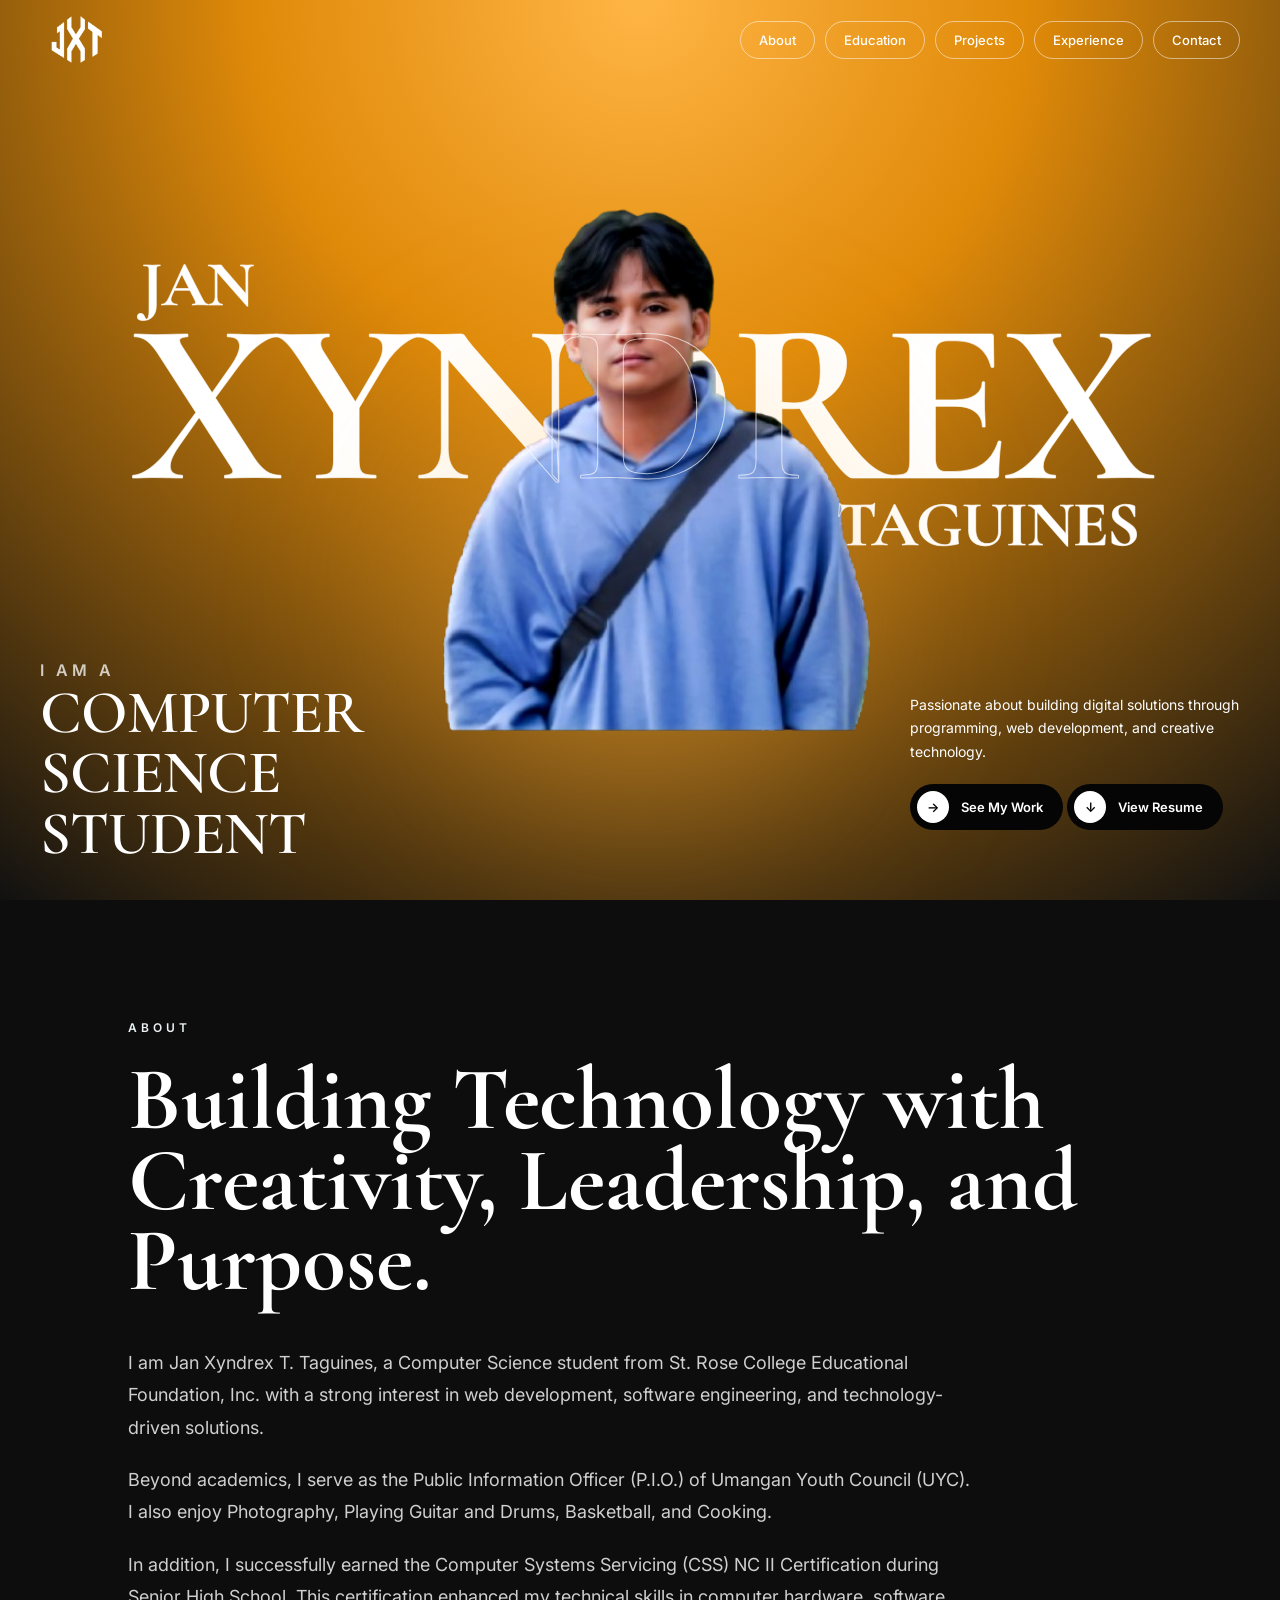
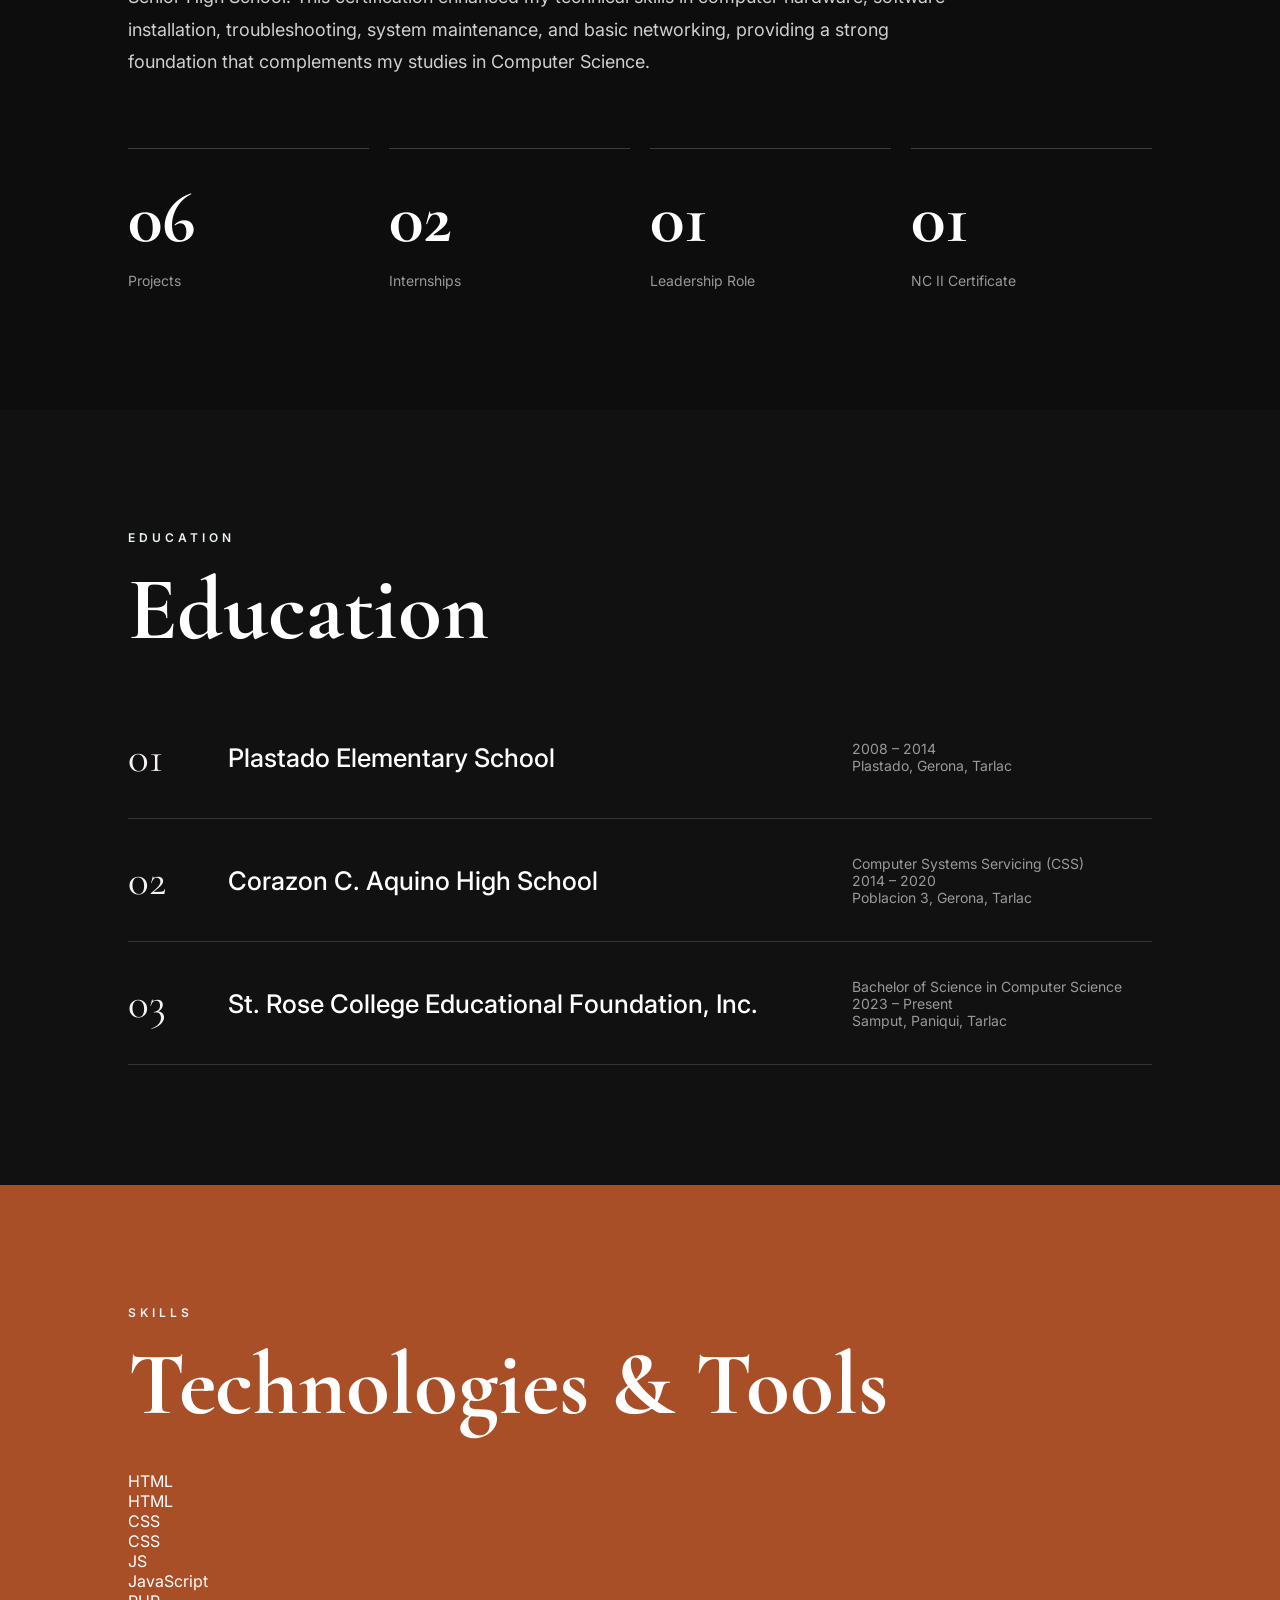
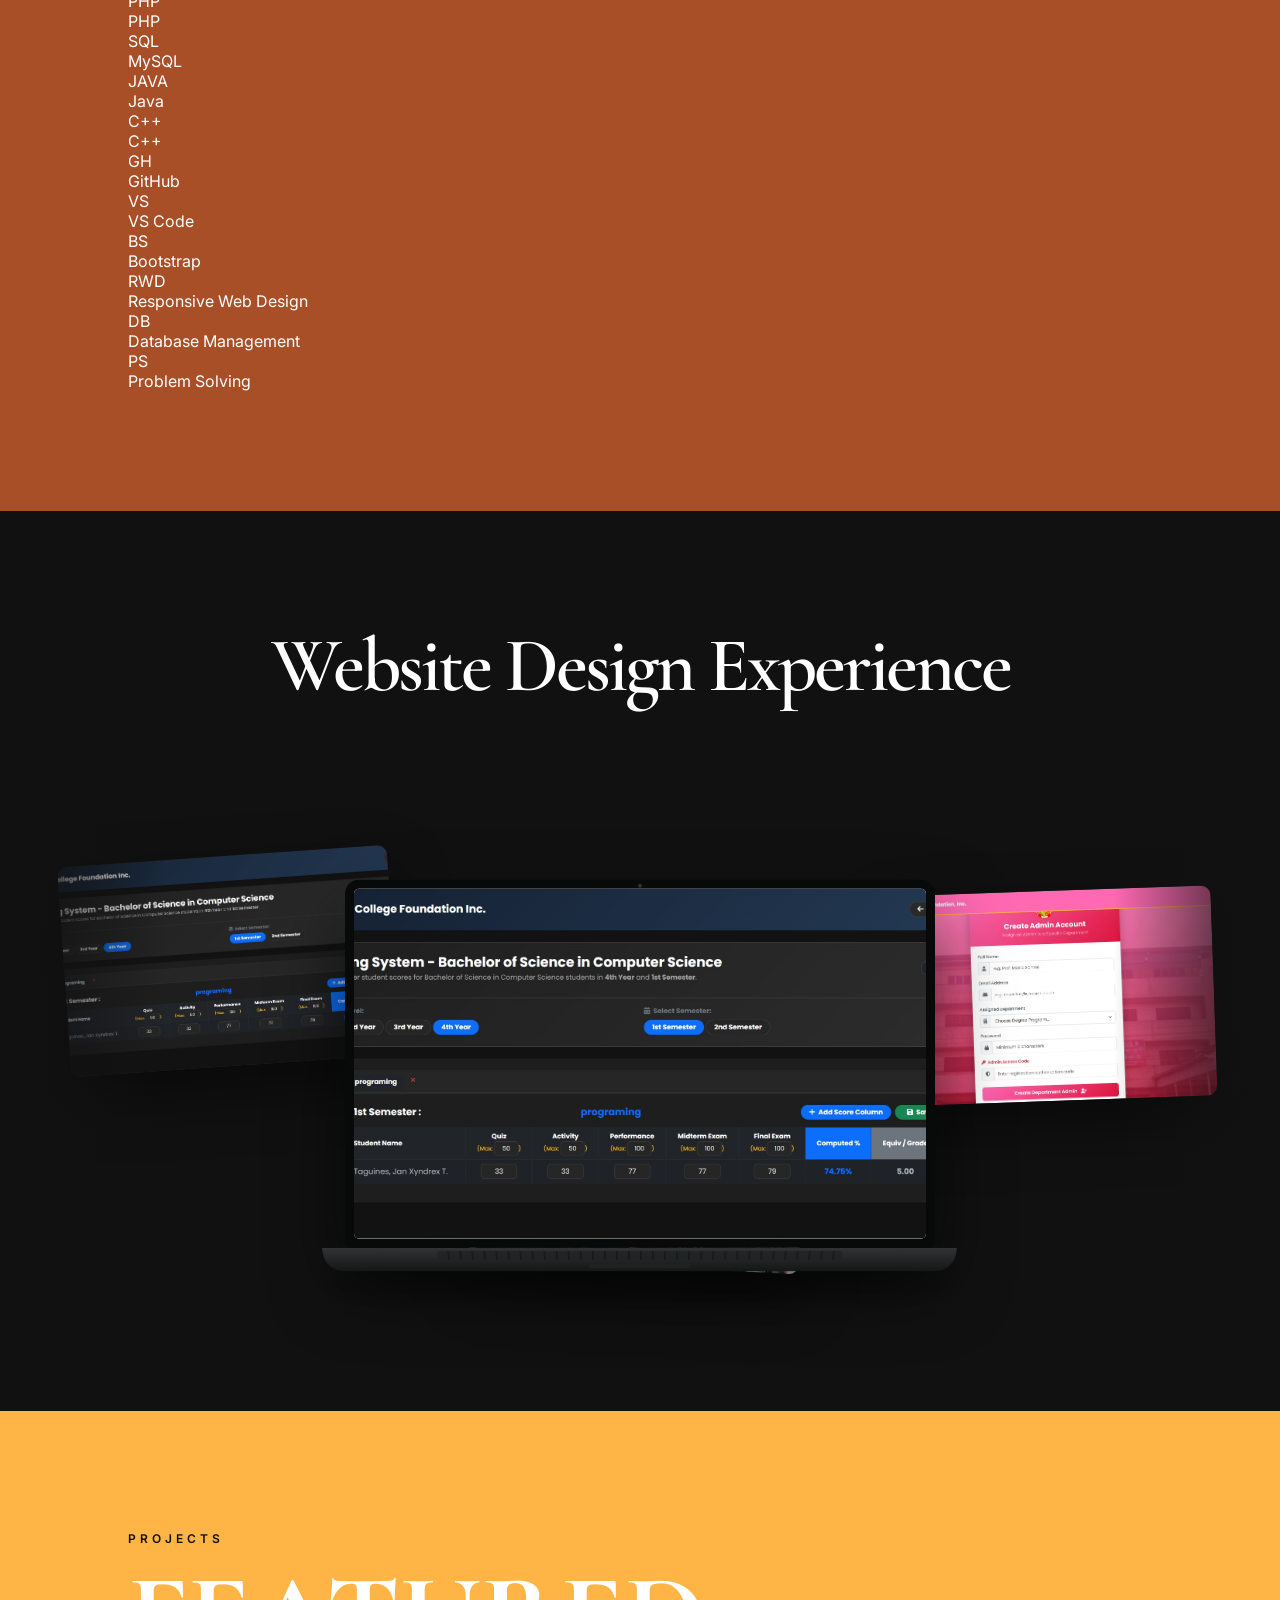
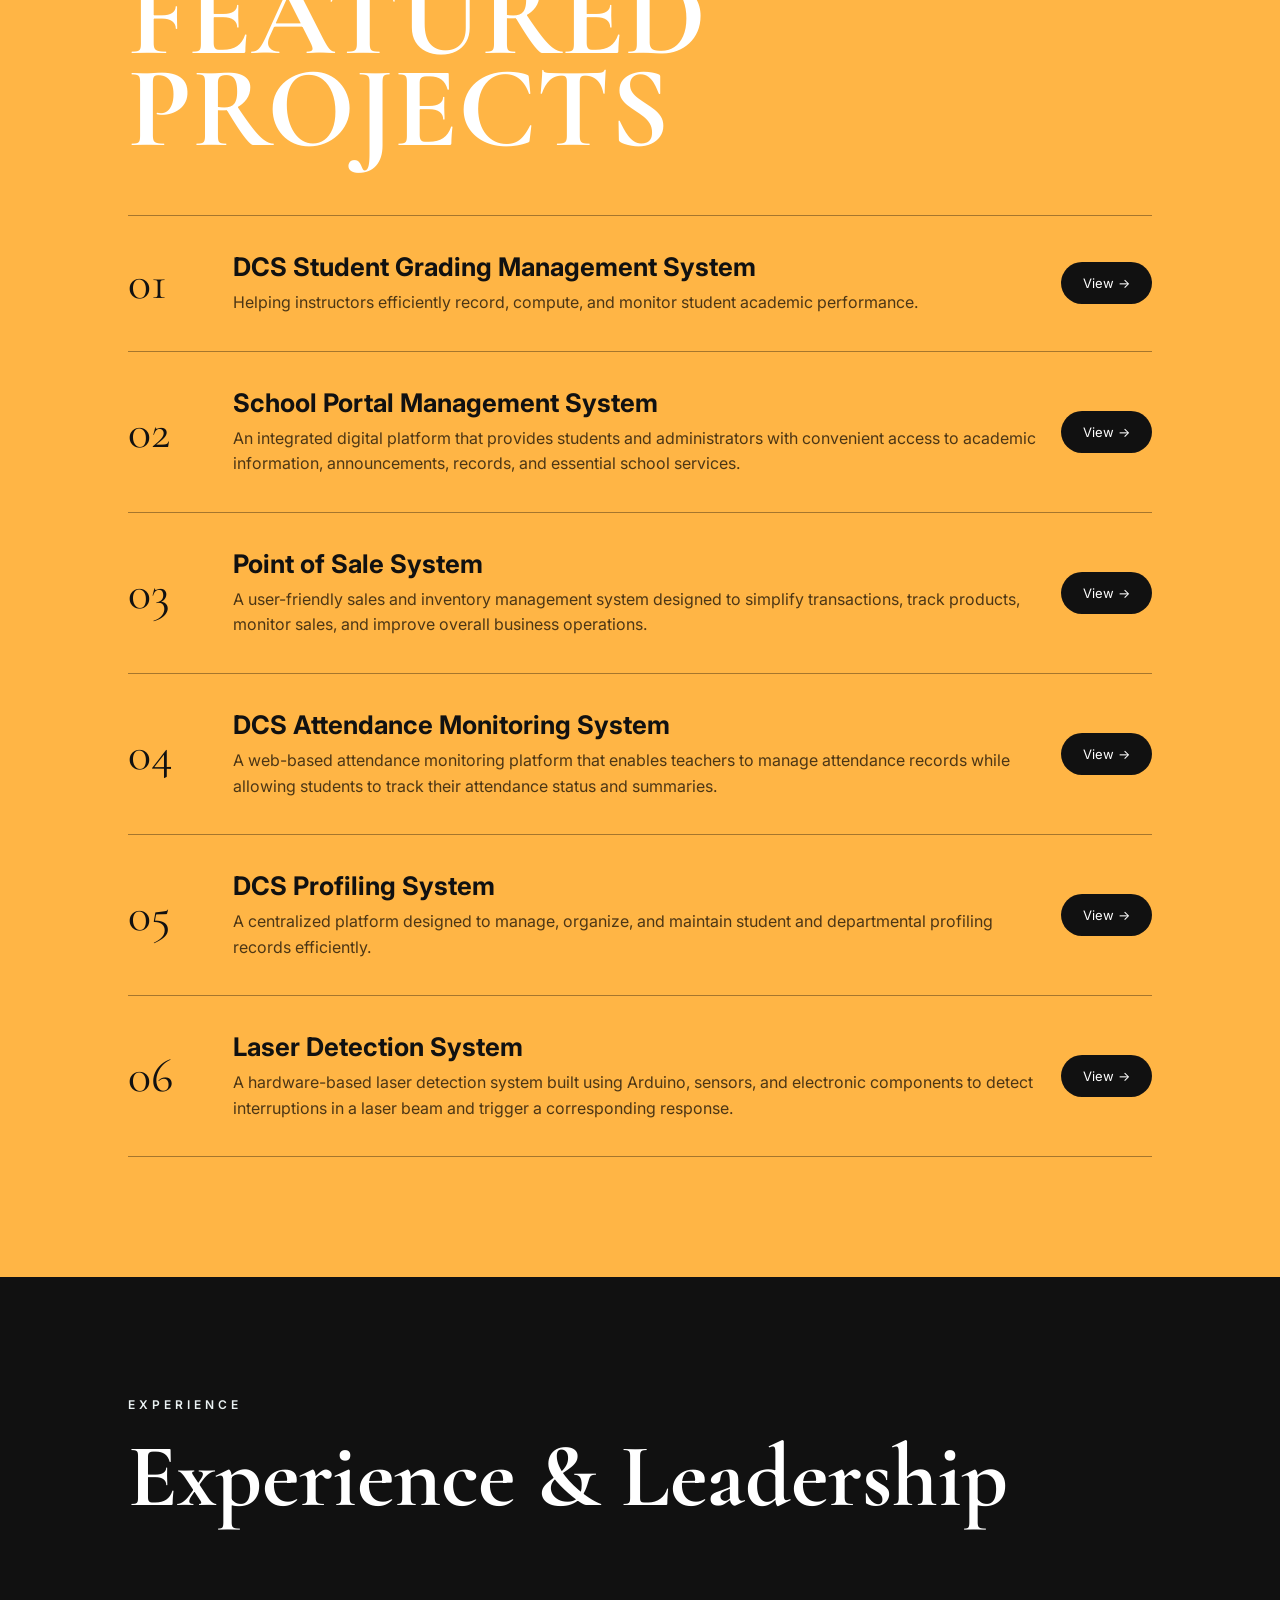
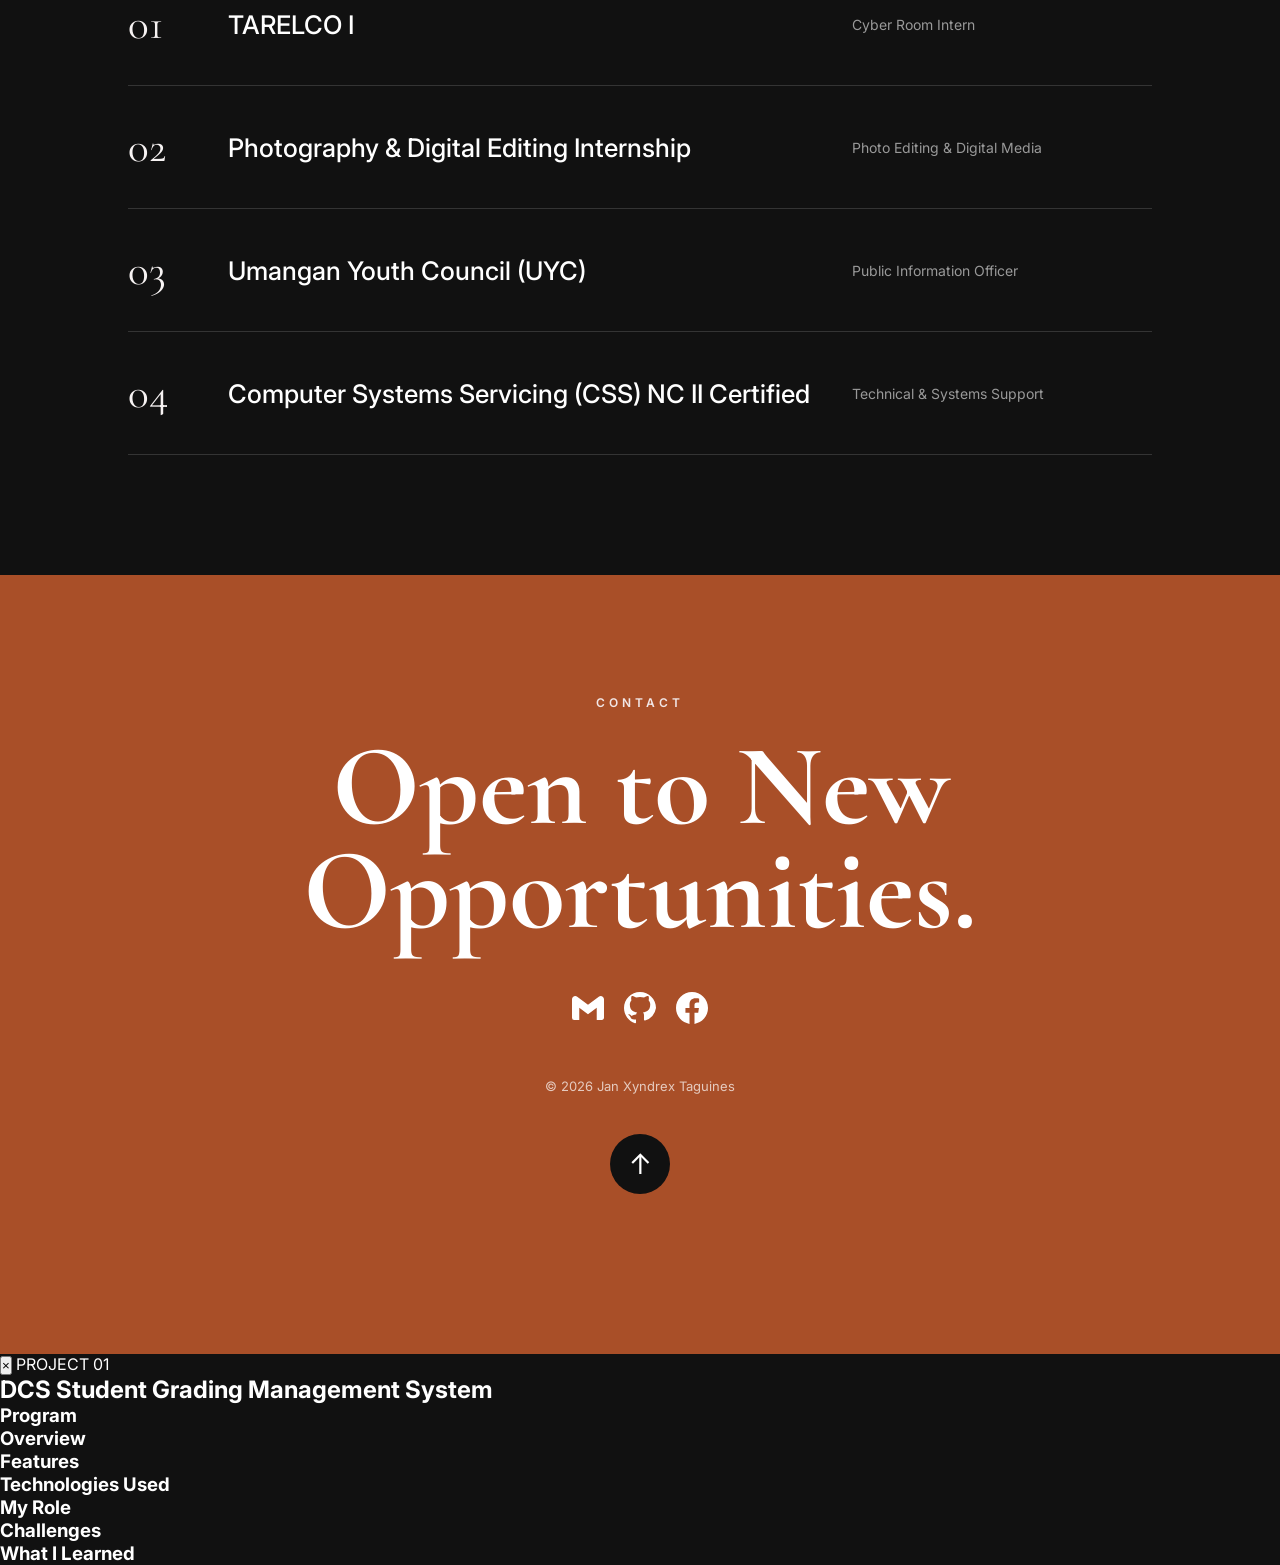
==== commit f8e27d16: "Update index.html" ====
--- a/index.html
+++ b/index.html
@@ -28,6 +28,7 @@
 
         <div class="nav-links">
             <a href="#about">About</a>
+            <a href="#education">Education</a>
             <a href="#projects">Projects</a>
             <a href="#experience">Experience</a>
             <a href="#contact">Contact</a>
@@ -42,8 +43,6 @@
 
     <section class="hero">
 
-        <!-- MAIN NAME -->
-
         <div class="hero-name-wrapper">
 
             <span class="small-name jan-name">
@@ -60,8 +59,6 @@
 
         </div>
 
-
-        <!-- PHOTO -->
 
         <div class="hero-image">
 
@@ -73,8 +70,6 @@
         </div>
 
 
-        <!-- OUTLINE NAME -->
-
         <div class="hero-name-wrapper outline-wrapper">
 
             <span class="small-name jan-name outline-small">
@@ -91,8 +86,6 @@
 
         </div>
 
-
-        <!-- LEFT HERO TEXT -->
 
         <div class="hero-left">
 
@@ -113,8 +106,6 @@
         </div>
 
 
-        <!-- RIGHT HERO TEXT -->
-
         <div class="hero-right">
 
             <p>
@@ -122,13 +113,25 @@
                 web development, and creative technology.
             </p>
 
-            <a href="#projects" class="hero-btn">
-
-                <span>→</span>
-
-                See My Work
-
-            </a>
+            <div class="hero-buttons">
+
+                <a href="#projects" class="hero-btn">
+
+                    <span>→</span>
+
+                    See My Work
+
+                </a>
+
+                <a href="resume.html" class="hero-btn resume-btn">
+
+                    <span>↓</span>
+
+                    View Resume
+
+                </a>
+
+            </div>
 
         </div>
 
@@ -204,6 +207,79 @@
 
 
     <!-- =========================
+         EDUCATION
+    ========================= -->
+
+    <section id="education" class="experience">
+
+        <span class="section-number">
+            EDUCATION
+        </span>
+
+        <h2 class="section-title">
+            Education
+        </h2>
+
+
+        <div class="exp-row">
+
+            <span class="exp-number">
+                01
+            </span>
+
+            <h3>
+                Plastado Elementary School
+            </h3>
+
+            <p>
+                2008 – 2014<br>
+                Plastado, Gerona, Tarlac
+            </p>
+
+        </div>
+
+
+        <div class="exp-row">
+
+            <span class="exp-number">
+                02
+            </span>
+
+            <h3>
+                Corazon C. Aquino High School
+            </h3>
+
+            <p>
+                Computer Systems Servicing (CSS)<br>
+                2014 – 2020<br>
+                Poblacion 3, Gerona, Tarlac
+            </p>
+
+        </div>
+
+
+        <div class="exp-row">
+
+            <span class="exp-number">
+                03
+            </span>
+
+            <h3>
+                St. Rose College Educational Foundation, Inc.
+            </h3>
+
+            <p>
+                Bachelor of Science in Computer Science<br>
+                2023 – Present<br>
+                Samput, Paniqui, Tarlac
+            </p>
+
+        </div>
+
+    </section>
+
+
+    <!-- =========================
          SKILLS
     ========================= -->
 
@@ -217,21 +293,100 @@
             Technologies & Tools
         </h2>
 
-        <div class="skills-grid">
-
-            <div>HTML</div>
-            <div>CSS</div>
-            <div>JavaScript</div>
-            <div>PHP</div>
-            <div>MySQL</div>
-            <div>Java</div>
-            <div>GitHub</div>
-            <div>VS Code</div>
-            <div>C++</div>
-            <div>Bootstrap</div>
-            <div>Responsive Web Design</div>
-            <div>Database Management</div>
-            <div>Problem Solving</div>
+
+        <div class="skills-stars">
+
+            <span></span>
+            <span></span>
+            <span></span>
+            <span></span>
+            <span></span>
+            <span></span>
+            <span></span>
+            <span></span>
+            <span></span>
+            <span></span>
+            <span></span>
+            <span></span>
+            <span></span>
+            <span></span>
+            <span></span>
+            <span></span>
+
+        </div>
+
+
+        <div class="shooting-star shooting-star-1"></div>
+        <div class="shooting-star shooting-star-2"></div>
+        <div class="shooting-star shooting-star-3"></div>
+
+
+        <div class="skills-orbit">
+
+            <div class="skill-planet planet-html">
+                <div class="planet-icon">HTML</div>
+                <span>HTML</span>
+            </div>
+
+            <div class="skill-planet planet-css">
+                <div class="planet-icon">CSS</div>
+                <span>CSS</span>
+            </div>
+
+            <div class="skill-planet planet-js">
+                <div class="planet-icon">JS</div>
+                <span>JavaScript</span>
+            </div>
+
+            <div class="skill-planet planet-php">
+                <div class="planet-icon">PHP</div>
+                <span>PHP</span>
+            </div>
+
+            <div class="skill-planet planet-mysql">
+                <div class="planet-icon">SQL</div>
+                <span>MySQL</span>
+            </div>
+
+            <div class="skill-planet planet-java">
+                <div class="planet-icon">JAVA</div>
+                <span>Java</span>
+            </div>
+
+            <div class="skill-planet planet-cpp">
+                <div class="planet-icon">C++</div>
+                <span>C++</span>
+            </div>
+
+            <div class="skill-planet planet-github">
+                <div class="planet-icon">GH</div>
+                <span>GitHub</span>
+            </div>
+
+            <div class="skill-planet planet-vscode">
+                <div class="planet-icon">VS</div>
+                <span>VS Code</span>
+            </div>
+
+            <div class="skill-planet planet-bootstrap">
+                <div class="planet-icon">BS</div>
+                <span>Bootstrap</span>
+            </div>
+
+            <div class="skill-planet planet-responsive">
+                <div class="planet-icon">RWD</div>
+                <span>Responsive Web Design</span>
+            </div>
+
+            <div class="skill-planet planet-database">
+                <div class="planet-icon">DB</div>
+                <span>Database Management</span>
+            </div>
+
+            <div class="skill-planet planet-problem">
+                <div class="planet-icon">PS</div>
+                <span>Problem Solving</span>
+            </div>
 
         </div>
 
@@ -298,8 +453,6 @@
 
             </div>
 
-
-            <!-- FIXED LAPTOP -->
 
             <div class="experience-laptop">
 
@@ -371,16 +524,13 @@
                         and monitor student academic performance.
                     </p>
 
-                    <div class="project-preview">
-
-                        <img src="assets/grade.png" alt="Grading System">
-                        <img src="assets/grade1.png" alt="Grading System">
-
-                    </div>
-
-                </div>
-
-                <a href="#" class="view-project">
+                </div>
+
+                <a
+                    href="javascript:void(0)"
+                    class="view-project"
+                    onclick="openCaseStudy('grading')"
+                >
                     View →
                 </a>
 
@@ -408,17 +558,13 @@
                         school services.
                     </p>
 
-                    <div class="project-preview">
-
-                        <img src="assets/portal.png" alt="School Portal">
-                        <img src="assets/portal1.png" alt="School Portal">
-                        <img src="assets/portal3.png" alt="School Portal">
-
-                    </div>
-
-                </div>
-
-                <a href="#" class="view-project">
+                </div>
+
+                <a
+                    href="javascript:void(0)"
+                    class="view-project"
+                    onclick="openCaseStudy('portal')"
+                >
                     View →
                 </a>
 
@@ -445,16 +591,13 @@
                         monitor sales, and improve overall business operations.
                     </p>
 
-                    <div class="project-preview">
-
-                        <img src="assets/pos.png" alt="Point of Sale">
-                        <img src="assets/pos2.png" alt="Point of Sale">
-
-                    </div>
-
-                </div>
-
-                <a href="#" class="view-project">
+                </div>
+
+                <a
+                    href="javascript:void(0)"
+                    class="view-project"
+                    onclick="openCaseStudy('pos')"
+                >
                     View →
                 </a>
 
@@ -482,16 +625,13 @@
                         and summaries.
                     </p>
 
-                    <div class="project-preview">
-
-                        <img src="assets/attendance.png" alt="Attendance System">
-                        <img src="assets/attendance1.png" alt="Attendance System">
-
-                    </div>
-
-                </div>
-
-                <a href="#" class="view-project">
+                </div>
+
+                <a
+                    href="javascript:void(0)"
+                    class="view-project"
+                    onclick="openCaseStudy('attendance')"
+                >
                     View →
                 </a>
 
@@ -518,16 +658,13 @@
                         records efficiently.
                     </p>
 
-                    <div class="project-preview">
-
-                        <img src="assets/profiling.png" alt="Profiling System">
-                        <img src="assets/profiling1.png" alt="Profiling System">
-
-                    </div>
-
-                </div>
-
-                <a href="#" class="view-project">
+                </div>
+
+                <a
+                    href="javascript:void(0)"
+                    class="view-project"
+                    onclick="openCaseStudy('profiling')"
+                >
                     View →
                 </a>
 
@@ -549,21 +686,18 @@
                     </h3>
 
                     <p>
-                        A laser-based detection system designed to identify
-                        interruptions in a laser beam and trigger corresponding
-                        responses through embedded technology.
-                    </p>
-
-                    <div class="project-preview">
-
-                        <img src="assets/laser2.png" alt="Laser Detection">
-                        <img src="assets/laser3.png" alt="Laser Detection">
-
-                    </div>
-
-                </div>
-
-                <a href="#" class="view-project">
+    A hardware-based laser detection system built using
+    Arduino, sensors, and electronic components to detect
+    interruptions in a laser beam and trigger a corresponding response.
+</p>
+
+                </div>
+
+                <a
+                    href="javascript:void(0)"
+                    class="view-project"
+                    onclick="openCaseStudy('laser')"
+                >
                     View →
                 </a>
 
@@ -713,7 +847,7 @@
                     fill="currentColor"
                 >
 
-                    <path d="M12 0C5.37 0 0 5.37 0 12c0 5.31 3.435 9.795 8.205 11.385.6.105.825-.255.825-.57 0-.285-.015-1.23-.015-2.235-3.015.555-3.795-.735-4.035-1.41-.135-.345-.72-1.41-1.23-1.695-.42-.225-1.02-.78-.015-.795.945-.015 1.62.87 1.845 1.23 1.08 1.815 2.805 1.305 3.495.99.105-.78.42-1.305.765-1.605-2.67-.3-5.46-1.335-5.46-5.925 0-1.305.465-2.385 1.23-3.225-.12-.3-.54-1.53.12-3.18 0 0 1.005-.315 3.3 1.23.96-.27 1.98-.405 3-.405s2.04.135 3 .405c2.295-1.56 3.3-1.23 3.3-1.23.66 1.65.24 2.88.12 3.18.765.84 1.23 1.905 1.23 3.225 0 4.605-2.805 5.625-5.475 5.925.435.375.81 1.095.81 2.22 0 1.605-.015 2.895-.015 3.3 0 .315.225.69.825.57A12.02 12.02 0 0024 12c0-6.63-5.37-12-12-12z"/>
+                    <path d="M12 0C5.37 0 0 5.37 0 12c0 5.31 3.435 9.795 8.205 11.385.6.105.825-.255.825-.57 0-.285-.015-1.23-.015-2.235-3.015.555-3.795-.735-4.035-1.41-.135-.345-.72-1.41-1.23-1.695-.42-.225-1.02-.78-.015-.795.945-.015 1.62.87 1.845 1.23 1.08-.3 2.805-1.305 3.495-.99.105-.78.42-1.305.765-1.605-2.67-.3-5.46-1.335-5.46-5.925 0-1.305.465-2.385 1.23-3.225-.12-.3-.54-1.53.12-3.18 0 0 1.005-.315 3.3 1.23.96-.27 1.98-.405 3-.405s2.04.135 3 .405c2.295-1.56 3.3-1.23 3.3-1.23.66 1.65.24 2.88.12 3.18.765.84 1.23 1.905 1.23 3.225 0 4.605-2.805 5.625-5.475 5.925.435.375.81 1.095.81 2.22 0 1.605-.015 2.895-.015 3.3 0 .315.225.69.825.57A12.02 12.02 0 0024 12c0-6.63-5.37-12-12-12z"/>
 
                 </svg>
 
@@ -748,8 +882,6 @@
             © 2026 Jan Xyndrex Taguines
         </p>
 
-
-        <!-- BACK TO TOP -->
 
         <div class="top-btn-wrap">
 
@@ -770,5 +902,551 @@
 
     <script src="style.js"></script>
 
+
+    <!-- =========================================
+         PROJECT CASE STUDY MODAL
+    ========================================= -->
+
+    <div id="caseStudyModal" class="case-study-modal">
+
+        <div class="case-study-box">
+
+            <button
+                class="case-study-close"
+                onclick="closeCaseStudy()"
+                aria-label="Close"
+            >
+                ×
+            </button>
+
+
+            <span
+                class="case-study-number"
+                id="caseStudyNumber"
+            >
+                PROJECT 01
+            </span>
+
+
+            <h2 id="caseStudyTitle">
+                DCS Student Grading Management System
+            </h2>
+
+
+            <div class="case-study-content">
+
+
+                <!-- WEBSITE -->
+
+                <div class="case-study-section website-preview-section">
+
+                    <h3>
+                        Program
+                    </h3>
+
+                    <div
+                        class="case-study-images"
+                        id="caseStudyImages"
+                    >
+                    </div>
+
+                </div>
+
+
+                <!-- OVERVIEW -->
+
+                <div class="case-study-section">
+
+                    <h3>
+                        Overview
+                    </h3>
+
+                    <p id="caseStudyOverview"></p>
+
+                </div>
+
+
+                <!-- FEATURES -->
+
+                <div class="case-study-section">
+
+                    <h3>
+                        Features
+                    </h3>
+
+                    <ul id="caseStudyFeatures"></ul>
+
+                </div>
+
+
+                <!-- TECHNOLOGIES -->
+
+                <div class="case-study-section">
+
+                    <h3>
+                        Technologies Used
+                    </h3>
+
+                    <div
+                        class="case-study-tech"
+                        id="caseStudyTech"
+                    >
+                    </div>
+
+                </div>
+
+
+                <!-- ROLE -->
+
+                <div class="case-study-section">
+
+                    <h3>
+                        My Role
+                    </h3>
+
+                    <p id="caseStudyRole"></p>
+
+                </div>
+
+
+                <!-- CHALLENGES -->
+
+                <div class="case-study-section">
+
+                    <h3>
+                        Challenges
+                    </h3>
+
+                    <p id="caseStudyChallenges"></p>
+
+                </div>
+
+
+                <!-- LEARNED -->
+
+                <div class="case-study-section">
+
+                    <h3>
+                        What I Learned
+                    </h3>
+
+                    <p id="caseStudyLearned"></p>
+
+                </div>
+
+            </div>
+
+        </div>
+
+    </div>
+
+
+    <!-- =========================================
+         CASE STUDY JAVASCRIPT
+    ========================================= -->
+
+    <script>
+
+    const caseStudies = {
+
+        grading: {
+
+            number: "PROJECT 01",
+
+            title: "DCS Student Grading Management System",
+
+            overview:
+                "A web-based grading management system designed to help instructors efficiently record, compute, and monitor student academic performance.",
+
+            features: [
+                "Student record management",
+                "Grade recording and computation",
+                "Academic performance monitoring",
+                "Organized student information",
+                "User-friendly interface"
+            ],
+
+            technologies: [
+                "HTML",
+                "CSS",
+                "JavaScript",
+                "PHP",
+                "MySQL"
+            ],
+
+            role:
+                "I worked on the design, development, database integration, and implementation of the system.",
+
+            challenges:
+                "One of the main challenges was organizing the grading process and ensuring that computed grades were properly handled and displayed.",
+
+            learned:
+                "This project improved my understanding of database management, PHP development, system logic, and building practical school management solutions.",
+
+            images: [
+                "assets/grade.png",
+                "assets/grade1.png"
+            ]
+
+        },
+
+
+        portal: {
+
+            number: "PROJECT 02",
+
+            title: "School Portal Management System",
+
+            overview:
+                "An integrated digital platform that provides students and administrators with convenient access to academic information, announcements, records, and essential school services.",
+
+            features: [
+                "Student information management",
+                "Academic information access",
+                "Announcements",
+                "Modules",
+                "Grading System",
+                "Departamental Records",
+                "Teachers information access",
+                "Administrative functions",
+                "Centralized school information"
+            ],
+
+            technologies: [
+                "HTML",
+                "CSS",
+                "JavaScript",
+                "PHP",
+                "MySQL"
+            ],
+
+            role:
+                "I contributed to the interface design, system development, database structure, and implementation of the portal features.",
+
+            challenges:
+                "The main challenge was creating a system that could organize different types of school information while keeping the interface simple and easy to use.",
+
+            learned:
+                "I learned more about developing integrated systems, structuring databases, designing user interfaces, and connecting multiple functions into one platform.",
+
+            images: [
+                "assets/portal.png",
+                "assets/portal1.png",
+                "assets/portal3.png"
+            ]
+
+        },
+
+
+        pos: {
+
+            number: "PROJECT 03",
+
+            title: "Point of Sale System",
+
+            overview:
+                "A user-friendly sales and inventory management system designed to simplify transactions, track products, monitor sales, and improve overall business operations.",
+
+            features: [
+                "Product management",
+                "Sales transactions",
+                "Inventory monitoring",
+                "Sales tracking",
+                "Organized product records"
+            ],
+
+            technologies: [
+                "HTML",
+                "CSS",
+                "JavaScript",
+                "PHP",
+                "MySQL"
+            ],
+
+            role:
+                "I worked on the system interface, transaction workflow, database integration, and overall functionality.",
+
+            challenges:
+                "A key challenge was ensuring that product records, transactions, and inventory information worked together correctly.",
+
+            learned:
+                "This project strengthened my understanding of transaction systems, database relationships, inventory logic, and practical software development.",
+
+            images: [
+                "assets/pos.png",
+                "assets/pos2.png"
+            ]
+
+        },
+
+
+        attendance: {
+
+            number: "PROJECT 04",
+
+            title: "DCS Attendance Monitoring System",
+
+            overview:
+                "A web-based attendance monitoring platform that enables teachers to manage attendance records while allowing students to track their attendance status and summaries.",
+
+            features: [
+                "Attendance recording",
+                "Student attendance monitoring",
+                "Teacher attendance management",
+                "Attendance summaries",
+                "Organized attendance records"
+            ],
+
+            technologies: [
+                "HTML",
+                "CSS",
+                "JavaScript",
+                "PHP",
+                "MySQL"
+            ],
+
+            role:
+                "I contributed to the system design, attendance workflow, database integration, and development of the monitoring features.",
+
+            challenges:
+                "The main challenge was creating an organized attendance process that could accurately record and display student attendance information.",
+
+            learned:
+                "I learned more about database-driven systems, user roles, data organization, and developing systems that solve real school-related problems.",
+
+            images: [
+                "assets/attendance.png",
+                "assets/attendance1.png"
+            ]
+
+        },
+
+
+        profiling: {
+
+            number: "PROJECT 05",
+
+            title: "DCS Profiling System",
+
+            overview:
+                "A centralized platform designed to manage, organize, and maintain student and departmental profiling records efficiently.",
+
+            features: [
+                "Student profile management",
+                "School Year records",
+                "Organized student information",
+                "Search and record management",
+                "Centralized profiling database"
+            ],
+
+            technologies: [
+                "HTML",
+                "CSS",
+                "JavaScript",
+                "PHP",
+                "MySQL"
+            ],
+
+            role:
+                "I worked on the system interface, database structure, student profiling features, and overall system development.",
+
+            challenges:
+                "The main challenge was organizing different student and department records into a structured and manageable system.",
+
+            learned:
+                "This project helped me improve my database design skills, PHP development, CRUD operations, and understanding of school information systems.",
+
+            images: [
+                "assets/profiling.png",
+                "assets/profiling1.png"
+            ]
+
+        },
+
+
+        laser: {
+
+    number: "PROJECT 06",
+
+    title: "Laser Detection System",
+
+    overview:
+        "A hardware-based laser detection system developed using Arduino and electronic components to detect interruptions in a laser beam and trigger a corresponding response.",
+
+    features: [
+        "Laser beam detection",
+        "Interruption detection",
+        "Sensor-based monitoring",
+        "Automated response",
+        "Arduino-based control",
+        "Hardware and circuit integration"
+    ],
+
+    technologies: [
+        "Arduino",
+        "C++",
+        "Laser Module",
+        "Sensors",
+        "Electronic Components",
+        "Embedded Technology"
+    ],
+
+    role:
+        "I contributed to the system design, Arduino programming, hardware integration, circuit assembly, testing, and implementation of the laser detection mechanism.",
+
+    challenges:
+        "One of the main challenges was properly integrating the laser module, sensors, and Arduino while ensuring that the system could reliably detect interruptions and respond correctly.",
+
+    learned:
+        "This project gave me hands-on experience with Arduino programming, sensor integration, electronic components, circuit assembly, hardware testing, and combining software with physical hardware.",
+
+    images: [
+        "assets/laser2.png",
+        "assets/laser3.png"
+    ]
+
+}
+
+    };
+
+
+    function openCaseStudy(project) {
+
+        const data = caseStudies[project];
+
+        if (!data) return;
+
+
+        /* WEBSITE IMAGES */
+
+        const imagesContainer =
+            document.getElementById("caseStudyImages");
+
+        imagesContainer.innerHTML = "";
+
+
+        data.images.forEach(function(image) {
+
+            const img = document.createElement("img");
+
+            img.src = image;
+
+            img.alt = data.title;
+
+            imagesContainer.appendChild(img);
+
+        });
+
+
+        /* BASIC INFORMATION */
+
+        document.getElementById("caseStudyNumber").textContent =
+            data.number;
+
+        document.getElementById("caseStudyTitle").textContent =
+            data.title;
+
+        document.getElementById("caseStudyOverview").textContent =
+            data.overview;
+
+        document.getElementById("caseStudyRole").textContent =
+            data.role;
+
+        document.getElementById("caseStudyChallenges").textContent =
+            data.challenges;
+
+        document.getElementById("caseStudyLearned").textContent =
+            data.learned;
+
+
+        /* FEATURES */
+
+        const features =
+            document.getElementById("caseStudyFeatures");
+
+        features.innerHTML = "";
+
+
+        data.features.forEach(function(feature) {
+
+            const li = document.createElement("li");
+
+            li.textContent = feature;
+
+            features.appendChild(li);
+
+        });
+
+
+        /* TECHNOLOGIES */
+
+        const tech =
+            document.getElementById("caseStudyTech");
+
+        tech.innerHTML = "";
+
+
+        data.technologies.forEach(function(item) {
+
+            const span = document.createElement("span");
+
+            span.textContent = item;
+
+            tech.appendChild(span);
+
+        });
+
+
+        /* SHOW MODAL */
+
+        document
+            .getElementById("caseStudyModal")
+            .classList.add("show");
+
+        document.body.style.overflow = "hidden";
+
+    }
+
+
+    function closeCaseStudy() {
+
+        document
+            .getElementById("caseStudyModal")
+            .classList.remove("show");
+
+        document.body.style.overflow = "";
+
+    }
+
+
+    /* CLOSE WHEN CLICKING OUTSIDE */
+
+    document
+        .getElementById("caseStudyModal")
+        .addEventListener("click", function(event) {
+
+            if (event.target === this) {
+
+                closeCaseStudy();
+
+            }
+
+        });
+
+
+    /* CLOSE USING ESCAPE */
+
+    document.addEventListener("keydown", function(event) {
+
+        if (event.key === "Escape") {
+
+            closeCaseStudy();
+
+        }
+
+    });
+
+    </script>
+
 </body>
-</html>+</html>
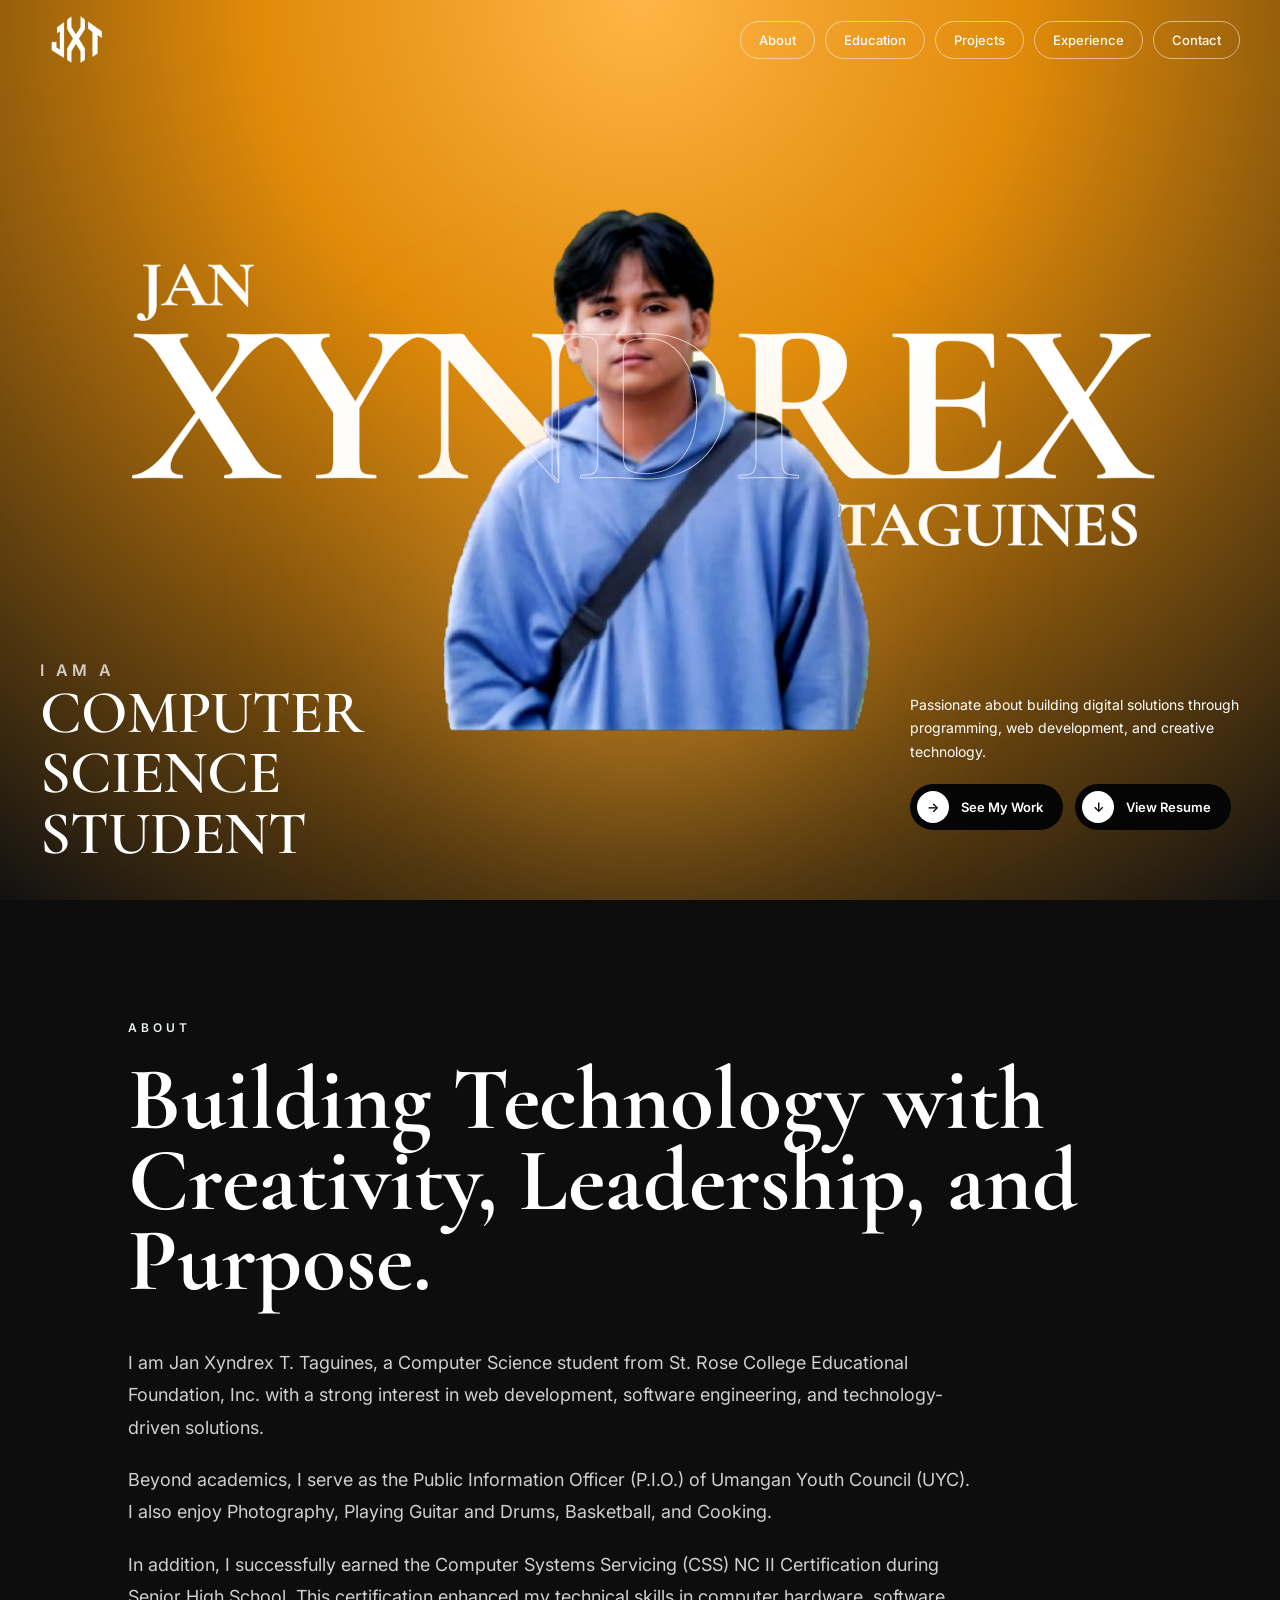
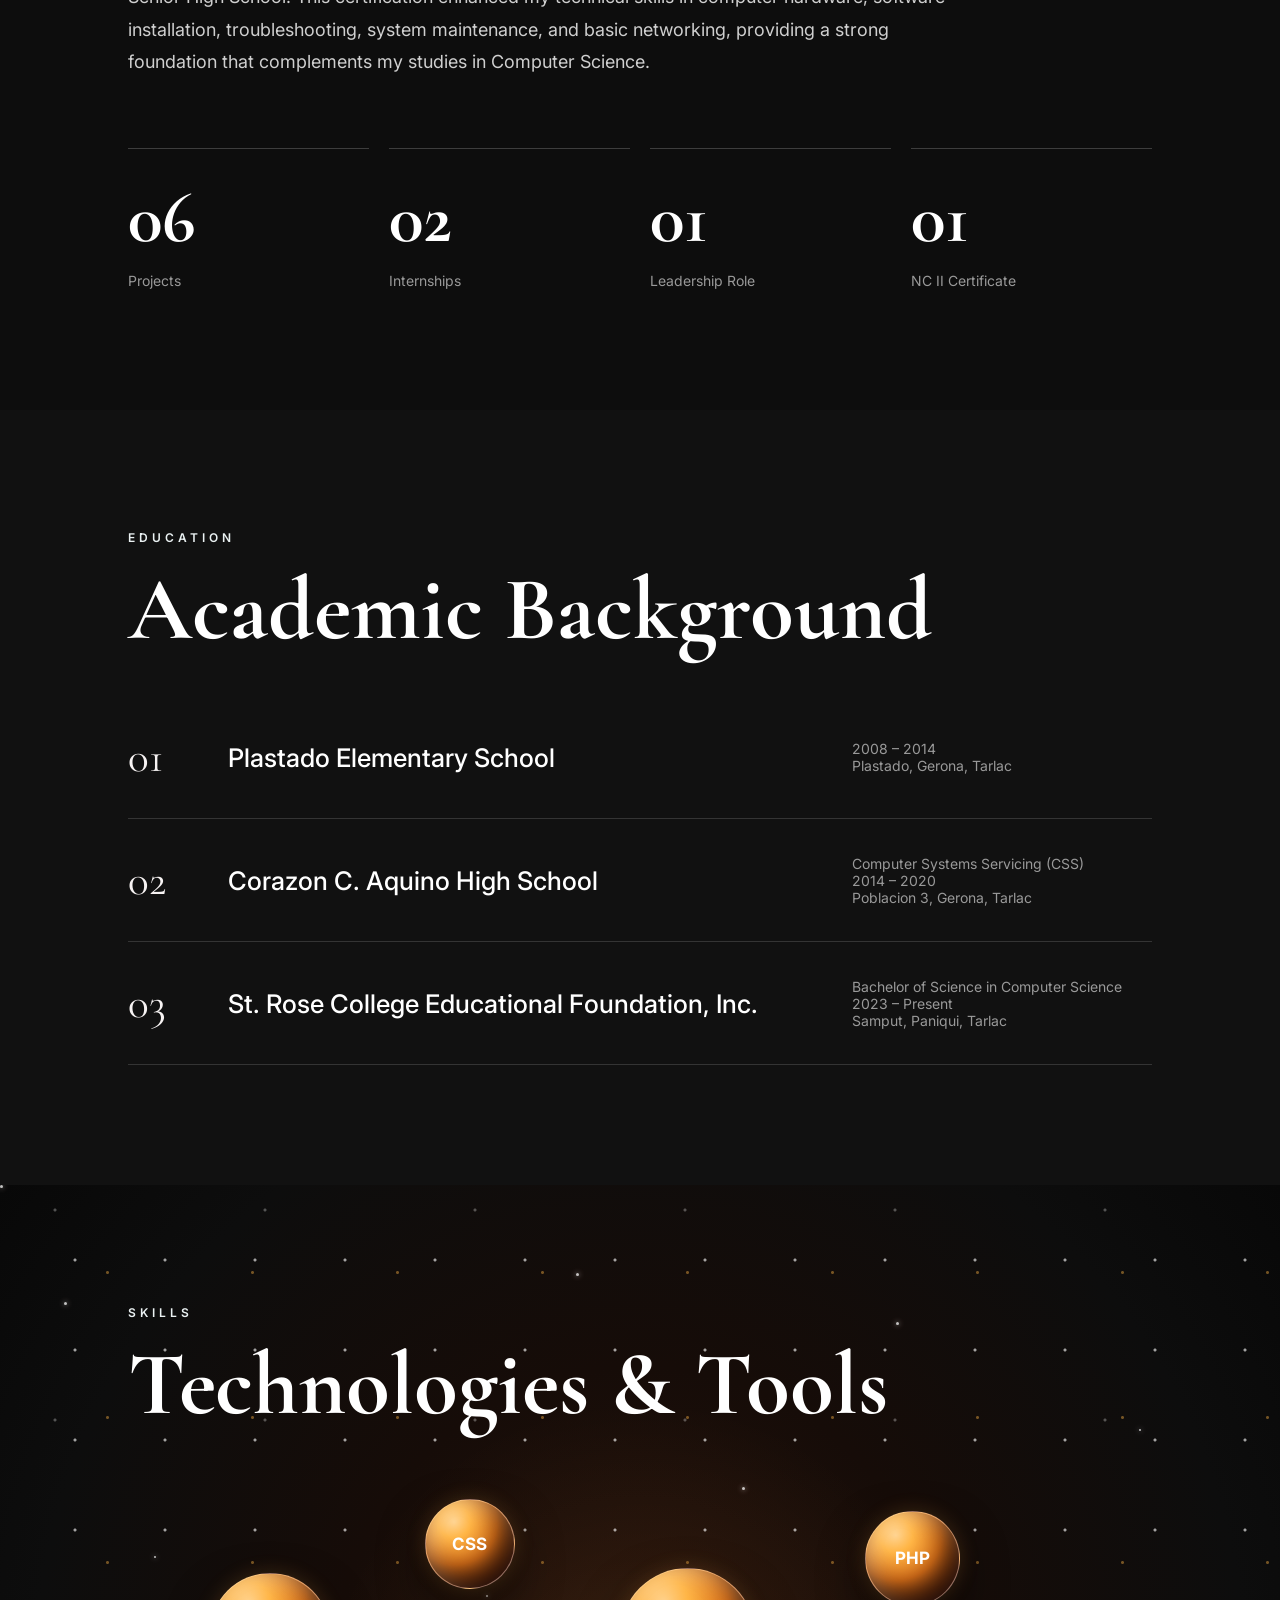
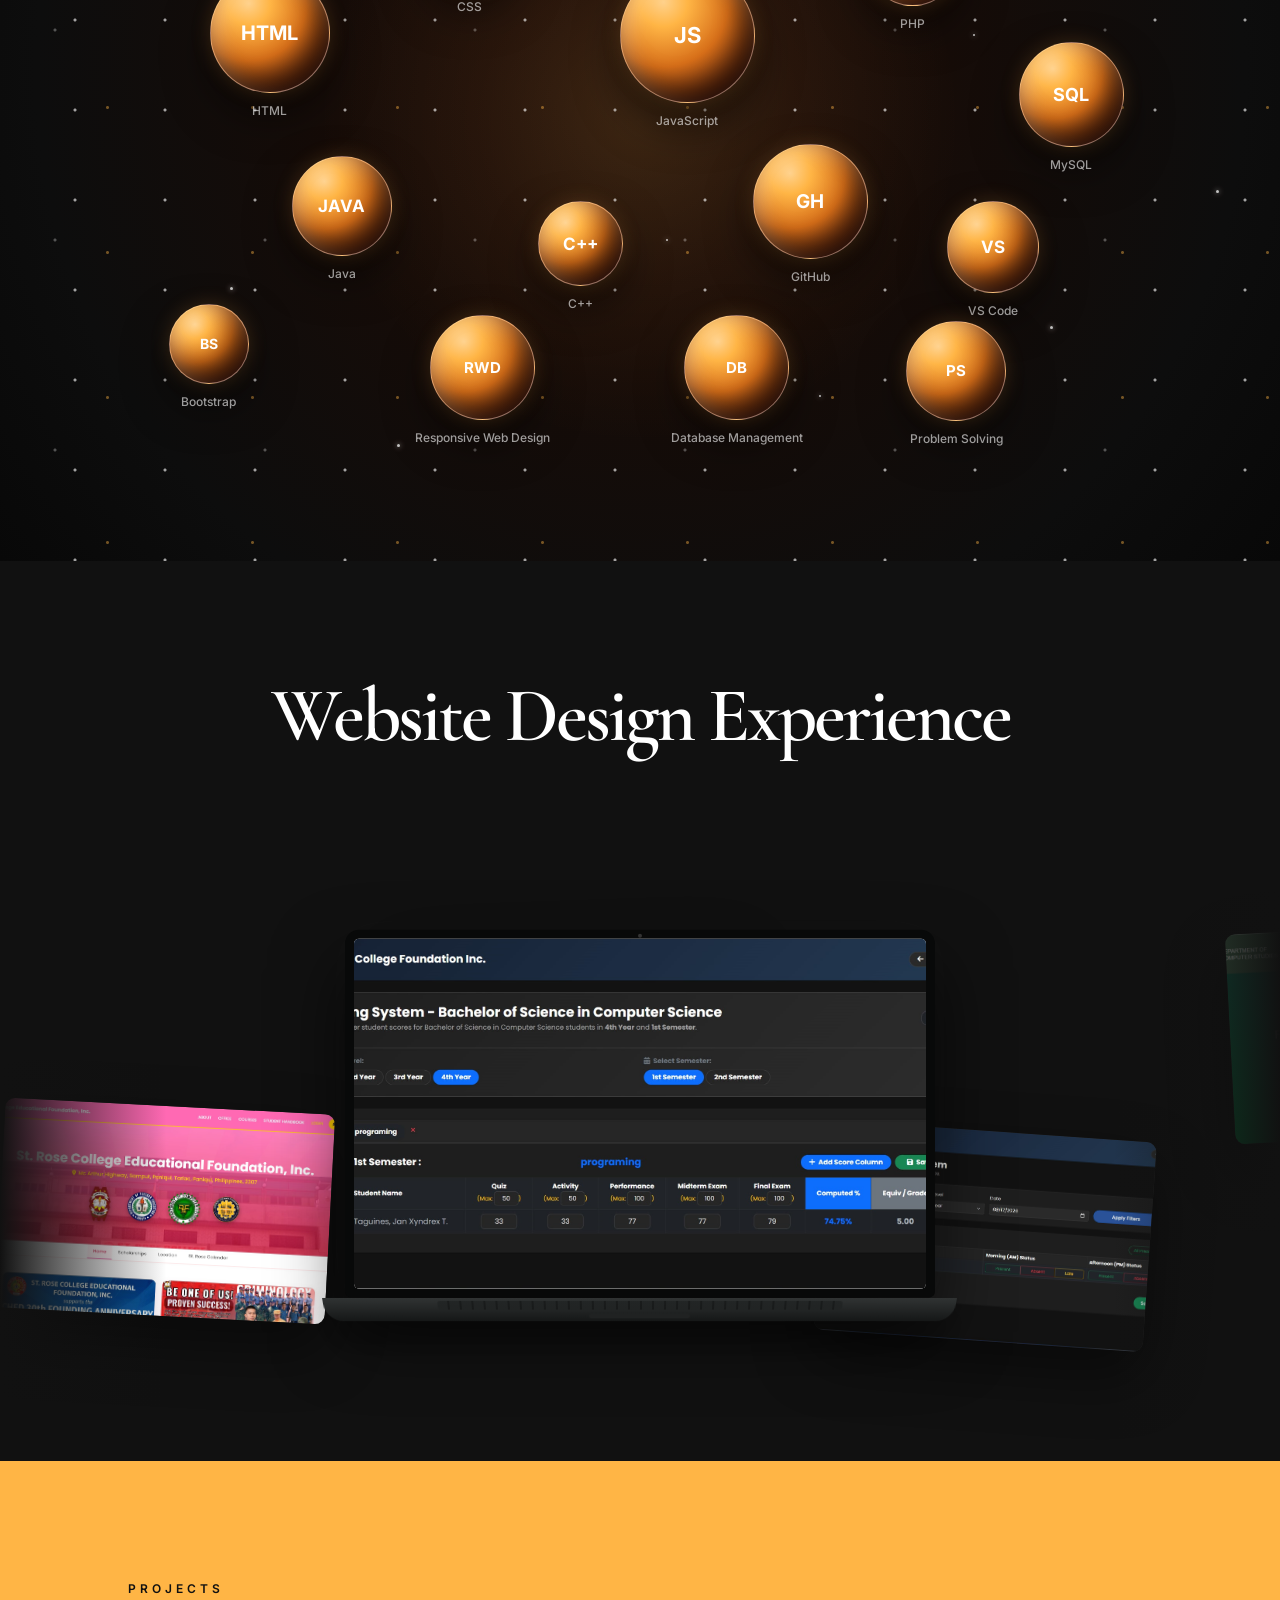
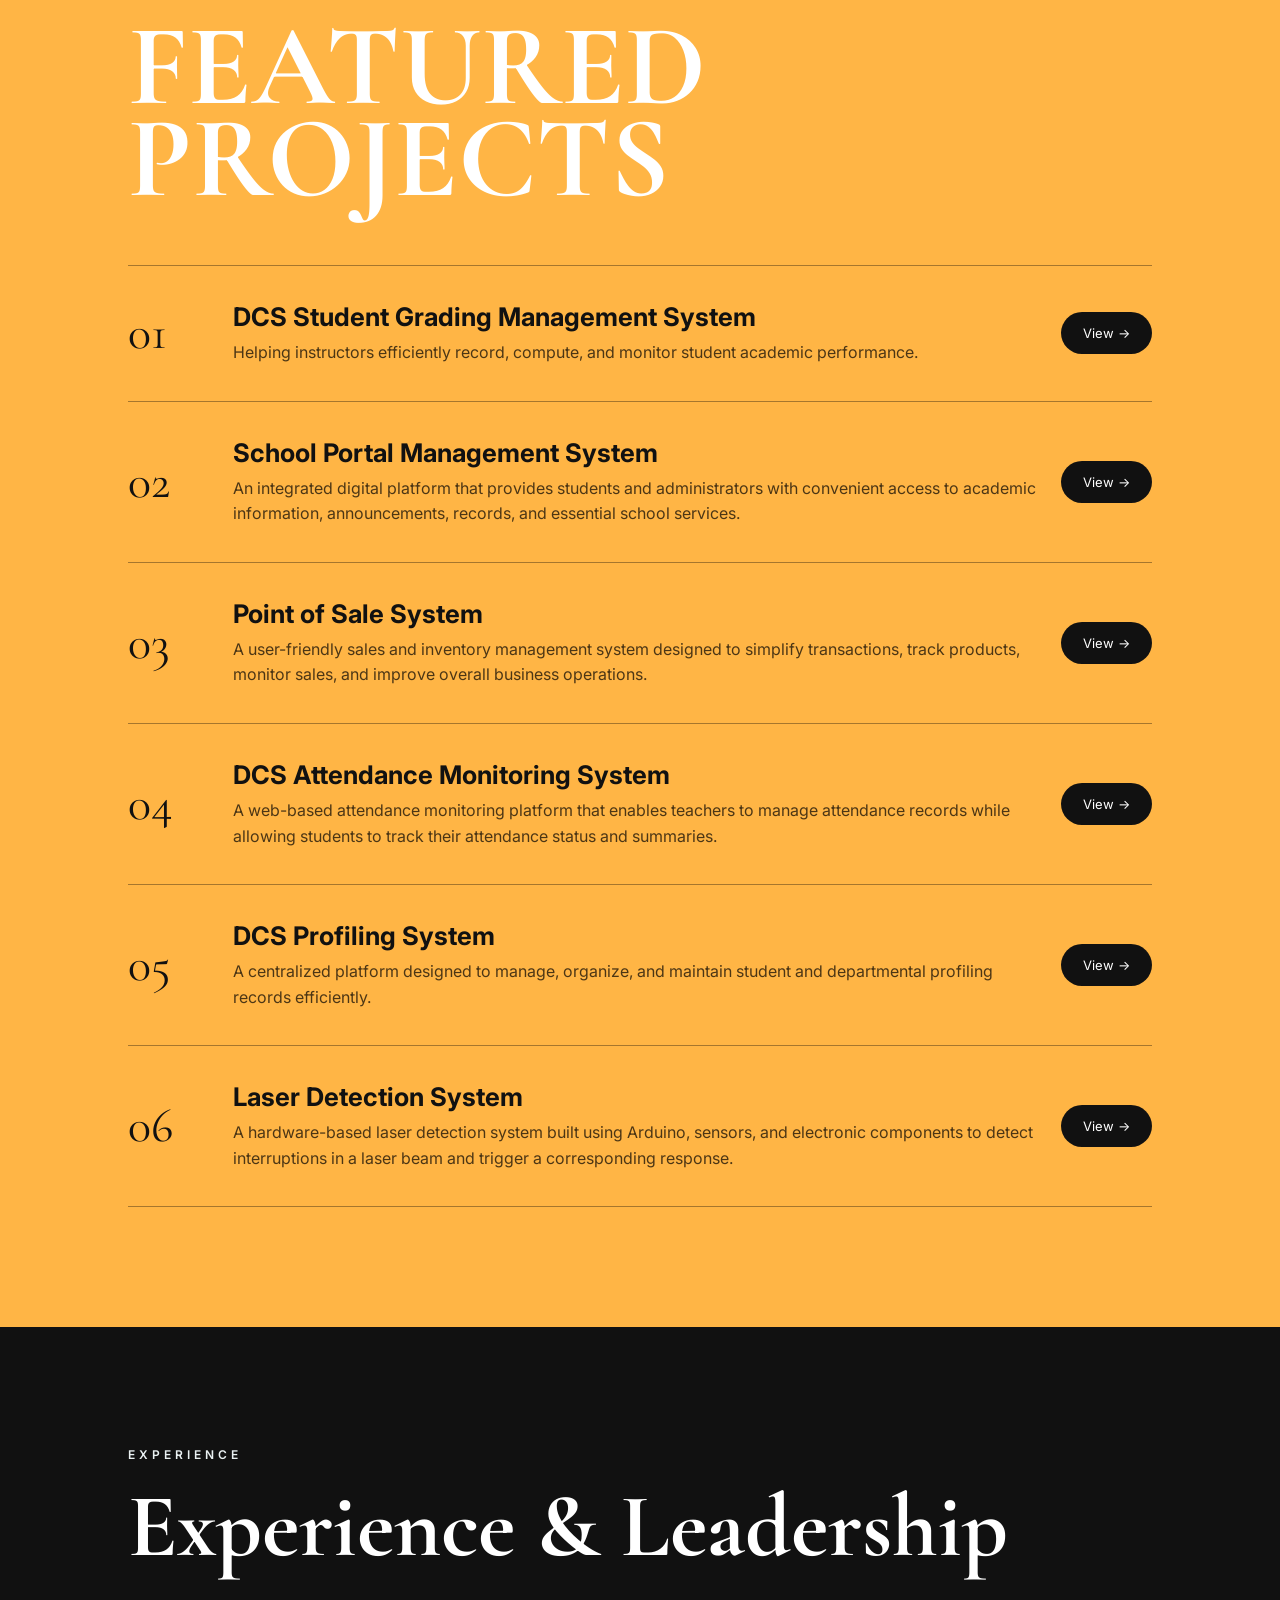
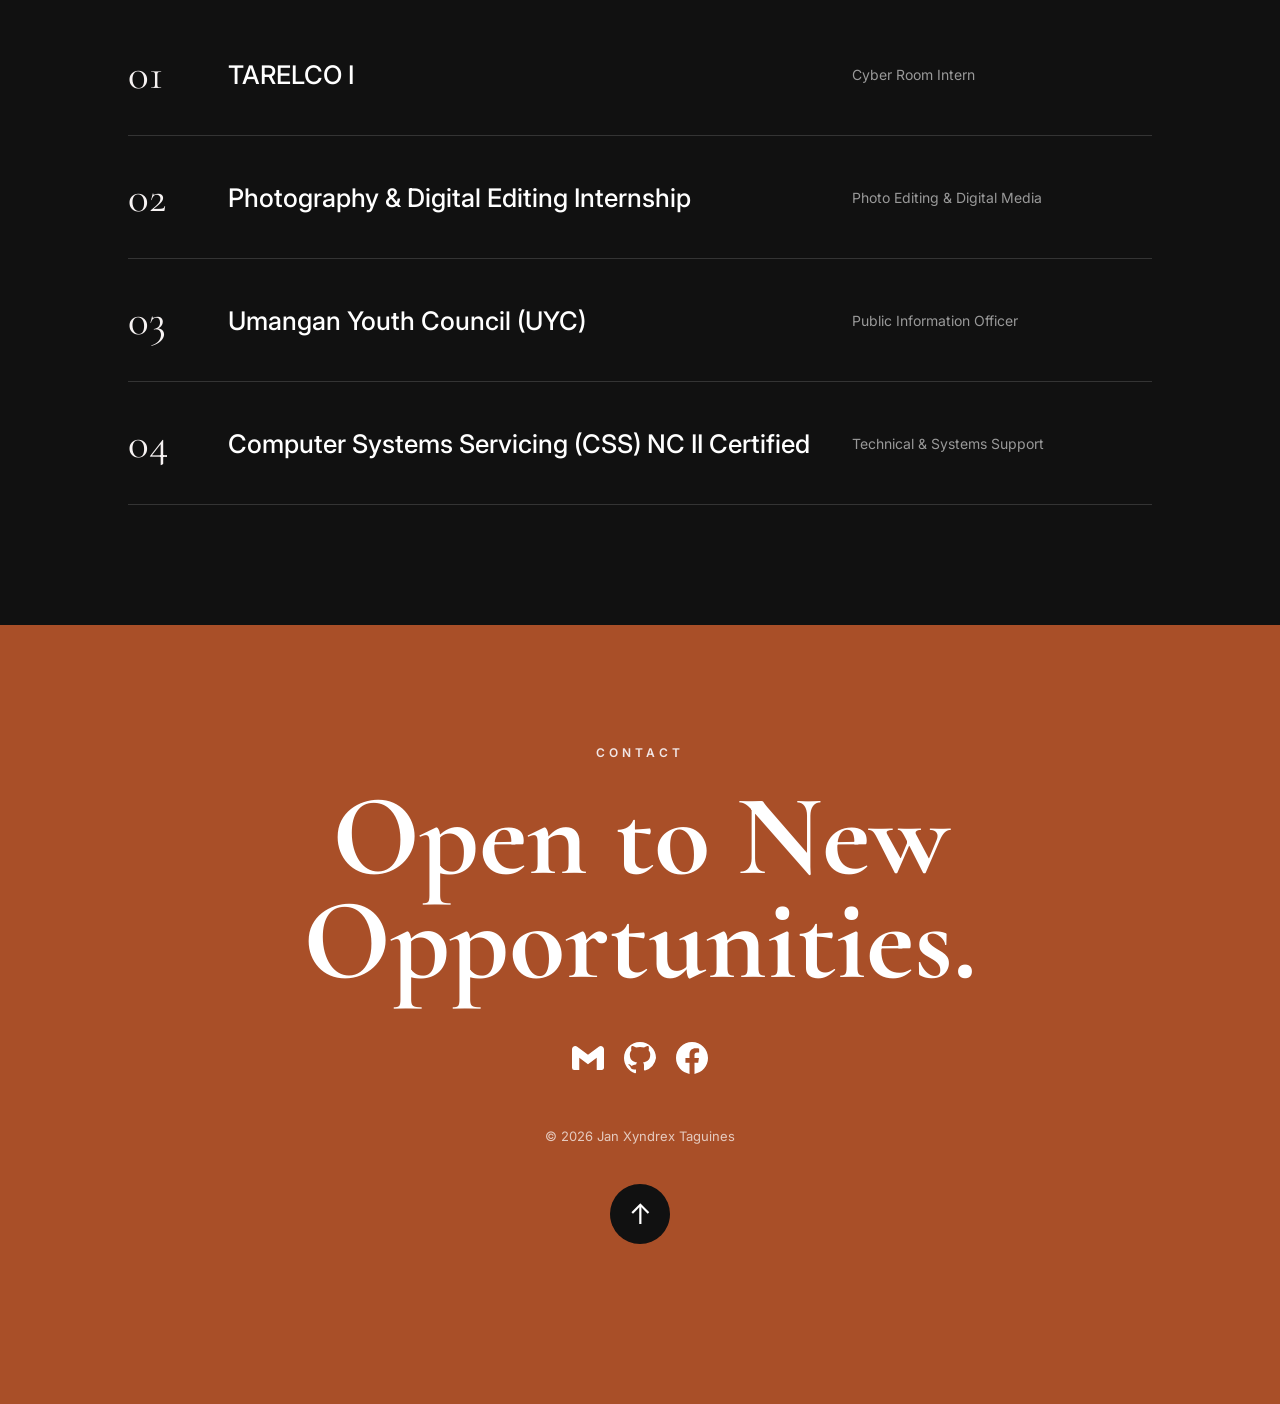
==== commit f5c95844: "Update index.html" ====
--- a/index.html
+++ b/index.html
@@ -217,7 +217,7 @@
         </span>
 
         <h2 class="section-title">
-            Education
+            Academic Background
         </h2>
 
 
--- a/style.css
+++ b/style.css
@@ -177,15 +177,16 @@
     text-transform: uppercase;
 }
 
-.jan-name{
-    top:-60px;
-    left:11%;
-}
-
-.taguines-name{
-    bottom:-60px;
-    right:11%;
-}
+.jan-name {
+    top: -60px;
+    left: 11%;
+}
+
+.taguines-name {
+    bottom: -60px;
+    right: 11%;
+}
+
 
 /* OUTLINE */
 
@@ -417,6 +418,53 @@
 
 
 /* =========================================
+   HERO BUTTONS
+========================================= */
+
+.hero-buttons {
+    display: flex;
+
+    align-items: center;
+
+    gap: 12px;
+
+    flex-wrap: wrap;
+}
+
+
+/* =========================================
+   RESUME BUTTON
+========================================= */
+
+.resume-btn {
+    background: #050505;
+
+    color: white;
+
+    border: none;
+
+    border-radius: 50px;
+
+    text-decoration: none;
+
+    transition: .3s ease;
+}
+
+.resume-btn:hover {
+    background: #050505;
+
+    color: white;
+
+    transform: translateY(-3px);
+}
+
+.resume-btn:hover span {
+    background: white;
+
+    color: black;
+}
+
+/* =========================================
    GENERAL SECTIONS
 ========================================= */
 
@@ -516,42 +564,783 @@
 
 
 /* =========================================
-   SKILLS
+   SKILLS - FLOATING PLANETS
 ========================================= */
 
 .skills {
-    background: #a94f28;
-}
-
-.skills-grid {
-    display: grid;
-
-    grid-template-columns:
-        repeat(3,1fr);
-
-    gap: 15px;
-}
-
-.skills-grid div {
-    padding: 30px;
+    position: relative;
+
+    min-height: 900px;
+
+    background:
+        radial-gradient(
+            circle at center,
+            #24130c 0%,
+            #160c08 38%,
+            #0d0d0d 75%,
+            #080808 100%
+        );
+
+    overflow: hidden;
+}
+
+
+/* SUBTLE SPACE GLOW */
+
+.skills::before {
+    content: "";
+
+    position: absolute;
+
+    width: 650px;
+    height: 650px;
+
+    left: 50%;
+    top: 55%;
+
+    transform:
+        translate(-50%, -50%);
+
+    border-radius: 50%;
+
+    background:
+        radial-gradient(
+            circle,
+            rgba(255,181,69,.12) 0%,
+            rgba(255,140,40,.05) 35%,
+            transparent 70%
+        );
+
+    pointer-events: none;
+
+    z-index: 0;
+}
+
+
+/* =========================================
+   MOVING STARS
+========================================= */
+
+.skills::after {
+    content: "";
+
+    position: absolute;
+
+    inset: -150px;
+
+    pointer-events: none;
+
+    opacity: .65;
+
+    background-image:
+        radial-gradient(
+            circle,
+            rgba(255,255,255,.95) 0px,
+            rgba(255,255,255,.95) 1px,
+            transparent 2px
+        ),
+        radial-gradient(
+            circle,
+            rgba(255,181,69,.65) 0px,
+            rgba(255,181,69,.65) 1px,
+            transparent 2px
+        ),
+        radial-gradient(
+            circle,
+            rgba(255,255,255,.45) 0px,
+            rgba(255,255,255,.45) 1px,
+            transparent 2px
+        );
+
+    background-size:
+        90px 90px,
+        145px 145px,
+        210px 210px;
+
+    background-position:
+        0 0,
+        40px 20px,
+        100px 70px;
+
+    animation:
+        starsMove 18s linear infinite;
+
+    z-index: 1;
+}
+
+
+/* =========================================
+   STAR MOVEMENT
+========================================= */
+
+@keyframes starsMove {
+
+    0% {
+        transform:
+            translate3d(0, 0, 0);
+    }
+
+    100% {
+        transform:
+            translate3d(180px, 180px, 0);
+    }
+
+}
+
+
+/* =========================================
+   EXTRA STAR FIELD
+========================================= */
+
+.skills-stars {
+    position: absolute;
+
+    inset: 0;
+
+    overflow: hidden;
+
+    pointer-events: none;
+
+    z-index: 2;
+}
+
+.skills-stars span {
+    position: absolute;
+
+    width: 3px;
+    height: 3px;
+
+    border-radius: 50%;
+
+    background: white;
+
+    box-shadow:
+        0 0 5px rgba(255,255,255,.9),
+        0 0 12px rgba(255,181,69,.35);
+
+    opacity: .75;
+
+    animation:
+        starFloat
+        var(--star-speed, 6s)
+        linear
+        infinite;
+}
+
+
+/* INDIVIDUAL STARS */
+
+.skills-stars span:nth-child(1) {
+    left: 5%;
+    top: 12%;
+    --star-speed: 7s;
+}
+
+.skills-stars span:nth-child(2) {
+    left: 12%;
+    top: 38%;
+    width: 2px;
+    height: 2px;
+    --star-speed: 9s;
+}
+
+.skills-stars span:nth-child(3) {
+    left: 18%;
+    top: 72%;
+    --star-speed: 8s;
+}
+
+.skills-stars span:nth-child(4) {
+    left: 25%;
+    top: 20%;
+    width: 2px;
+    height: 2px;
+    --star-speed: 6s;
+}
+
+.skills-stars span:nth-child(5) {
+    left: 31%;
+    top: 88%;
+    --star-speed: 10s;
+}
+
+.skills-stars span:nth-child(6) {
+    left: 38%;
+    top: 42%;
+    width: 2px;
+    height: 2px;
+    --star-speed: 7s;
+}
+
+.skills-stars span:nth-child(7) {
+    left: 45%;
+    top: 9%;
+    --star-speed: 8s;
+}
+
+.skills-stars span:nth-child(8) {
+    left: 52%;
+    top: 67%;
+    width: 2px;
+    height: 2px;
+    --star-speed: 9s;
+}
+
+.skills-stars span:nth-child(9) {
+    left: 58%;
+    top: 31%;
+    --star-speed: 6.5s;
+}
+
+.skills-stars span:nth-child(10) {
+    left: 64%;
+    top: 83%;
+    width: 2px;
+    height: 2px;
+    --star-speed: 8.5s;
+}
+
+.skills-stars span:nth-child(11) {
+    left: 70%;
+    top: 14%;
+    --star-speed: 7.5s;
+}
+
+.skills-stars span:nth-child(12) {
+    left: 76%;
+    top: 46%;
+    width: 2px;
+    height: 2px;
+    --star-speed: 10s;
+}
+
+.skills-stars span:nth-child(13) {
+    left: 82%;
+    top: 76%;
+    --star-speed: 6s;
+}
+
+.skills-stars span:nth-child(14) {
+    left: 89%;
+    top: 25%;
+    width: 2px;
+    height: 2px;
+    --star-speed: 8s;
+}
+
+.skills-stars span:nth-child(15) {
+    left: 95%;
+    top: 62%;
+    --star-speed: 9s;
+}
+
+
+/* STAR FLOAT */
+
+@keyframes starFloat {
+
+    0%,
+    100% {
+        transform:
+            translate3d(0, 0, 0)
+            scale(.8);
+
+        opacity: .35;
+    }
+
+    50% {
+        transform:
+            translate3d(25px, -30px, 0)
+            scale(1.4);
+
+        opacity: 1;
+    }
+
+}
+
+
+/* =========================================
+   SHOOTING STARS
+========================================= */
+
+/*
+   These selectors match your HTML:
+
+   .shooting-star
+   .shooting-star-1
+   .shooting-star-2
+   .shooting-star-3
+*/
+
+.skills .shooting-star {
+    position: absolute;
+
+    width: 140px;
+    height: 2px;
+
+    border-radius: 999px;
+
+    background:
+        linear-gradient(
+            90deg,
+            transparent,
+            rgba(255,255,255,.15),
+            rgba(255,255,255,.7),
+            white
+        );
+
+    box-shadow:
+        0 0 8px rgba(255,255,255,.75),
+        0 0 18px rgba(255,181,69,.45);
+
+    opacity: 0;
+
+    pointer-events: none;
+
+    z-index: 3;
+
+    transform:
+        rotate(-45deg);
+
+    transform-origin:
+        right center;
+
+    animation:
+        shootingStar
+        5.5s
+        ease-in
+        infinite;
+}
+
+
+/* SHOOTING STAR HEAD */
+
+.skills .shooting-star::after {
+    content: "";
+
+    position: absolute;
+
+    right: 0;
+    top: 50%;
+
+    width: 5px;
+    height: 5px;
+
+    border-radius: 50%;
+
+    background: white;
+
+    transform:
+        translateY(-50%);
+
+    box-shadow:
+        0 0 8px white,
+        0 0 18px #ffb545,
+        0 0 30px rgba(255,181,69,.7);
+}
+
+
+/* SHOOTING STAR 1 */
+
+.skills .shooting-star-1 {
+    top: 18%;
+    left: 18%;
+
+    animation-delay: 0s;
+}
+
+
+/* SHOOTING STAR 2 */
+
+.skills .shooting-star-2 {
+    top: 38%;
+    left: 78%;
+
+    width: 120px;
+
+    animation-delay: 2s;
+}
+
+
+/* SHOOTING STAR 3 */
+
+.skills .shooting-star-3 {
+    top: 68%;
+    left: 52%;
+
+    width: 160px;
+
+    animation-delay: 4s;
+}
+
+
+/* SHOOTING STAR ANIMATION */
+
+@keyframes shootingStar {
+
+    0% {
+        opacity: 0;
+
+        transform:
+            translate3d(0,0,0)
+            rotate(-45deg)
+            scaleX(.2);
+    }
+
+    4% {
+        opacity: 1;
+    }
+
+    18% {
+        opacity: 1;
+
+        transform:
+            translate3d(150px,150px,0)
+            rotate(-45deg)
+            scaleX(1);
+    }
+
+    25% {
+        opacity: 0;
+
+        transform:
+            translate3d(260px,260px,0)
+            rotate(-45deg)
+            scaleX(.7);
+    }
+
+    100% {
+        opacity: 0;
+
+        transform:
+            translate3d(260px,260px,0)
+            rotate(-45deg)
+            scaleX(.7);
+    }
+
+}
+
+
+/* =========================================
+   PLANET AREA
+========================================= */
+
+.skills-orbit {
+    position: relative;
+
+    width: 100%;
+    max-width: 1150px;
+
+    height: 570px;
+
+    margin: 20px auto 0;
+
+    z-index: 5;
+}
+
+
+/* =========================================
+   PLANET
+========================================= */
+
+.skill-planet {
+    position: absolute;
+
+    display: flex;
+
+    flex-direction: column;
+
+    align-items: center;
+
+    justify-content: center;
+
+    gap: 10px;
+
+    cursor: pointer;
+
+    user-select: none;
+
+    animation:
+        planetFloat
+        var(--float-time, 5s)
+        ease-in-out
+        infinite;
+
+    transition:
+        transform .45s cubic-bezier(.2,.8,.2,1),
+        filter .45s ease;
+}
+
+
+/* PLANET CIRCLE */
+
+.planet-icon {
+    width: var(--planet-size, 105px);
+    height: var(--planet-size, 105px);
+
+    display: flex;
+
+    justify-content: center;
+    align-items: center;
+
+    border-radius: 50%;
+
+    font-family:
+        "Inter",
+        sans-serif;
+
+    font-size: var(--icon-size, 18px);
+
+    font-weight: 700;
+
+    color: white;
+
+    background:
+        radial-gradient(
+            circle at 32% 25%,
+            #ffd18a 0%,
+            #ffb545 18%,
+            #d86f19 48%,
+            #61250e 78%,
+            #1a0905 100%
+        );
 
     border:
         1px solid
-        rgba(255,255,255,.15);
+        rgba(255,255,255,.35);
+
+    box-shadow:
+
+        inset -12px -15px 25px
+        rgba(0,0,0,.55),
+
+        inset 8px 8px 20px
+        rgba(255,255,255,.25),
+
+        0 0 20px
+        rgba(255,166,64,.18),
+
+        0 20px 45px
+        rgba(0,0,0,.55);
+
+    transition:
+        transform .45s cubic-bezier(.2,.8,.2,1),
+        box-shadow .45s ease,
+        filter .45s ease;
+}
+
+
+/* PLANET LABEL */
+
+.skill-planet > span {
+    color:
+        rgba(255,255,255,.8);
+
+    font-size: 12px;
+
+    font-weight: 500;
 
     text-align: center;
 
-    font-size: 16px;
-
-    transition: .3s;
-}
-
-.skills-grid div:hover {
-    background: #f0995b;
-
-    border-color: #f0995b;
-
-    transform: translateY(-5px);
+    max-width: 150px;
+
+    line-height: 1.3;
+
+    opacity: .75;
+
+    transition:
+        opacity .3s ease,
+        color .3s ease;
+}
+
+
+/* =========================================
+   HOVER
+========================================= */
+
+.skill-planet:hover {
+    z-index: 50;
+
+    animation-play-state: paused;
+
+    transform:
+        scale(1.45)
+        translateY(-5px);
+}
+
+
+.skill-planet:hover .planet-icon {
+    box-shadow:
+
+        inset -12px -15px 25px
+        rgba(0,0,0,.45),
+
+        inset 8px 8px 20px
+        rgba(255,255,255,.3),
+
+        0 0 25px
+        rgba(255,181,69,.75),
+
+        0 0 70px
+        rgba(255,128,20,.45),
+
+        0 25px 70px
+        rgba(0,0,0,.65);
+
+    filter:
+        brightness(1.15)
+        saturate(1.2);
+}
+
+
+.skill-planet:hover > span {
+    color: #ffb545;
+
+    opacity: 1;
+}
+
+
+/* =========================================
+   FLOATING ANIMATION
+========================================= */
+
+@keyframes planetFloat {
+
+    0%,
+    100% {
+        transform:
+            translateY(0)
+            rotate(0deg);
+    }
+
+    50% {
+        transform:
+            translateY(-18px)
+            rotate(2deg);
+    }
+
+}
+
+
+/* =========================================
+   PLANET POSITIONS
+========================================= */
+
+.planet-html {
+    left: 8%;
+    top: 18%;
+
+    --planet-size: 120px;
+    --icon-size: 20px;
+    --float-time: 5.2s;
+}
+
+.planet-css {
+    left: 29%;
+    top: 5%;
+
+    --planet-size: 90px;
+    --icon-size: 17px;
+    --float-time: 4.6s;
+}
+
+.planet-js {
+    left: 48%;
+    top: 17%;
+
+    --planet-size: 135px;
+    --icon-size: 22px;
+    --float-time: 5.8s;
+}
+
+.planet-php {
+    left: 72%;
+    top: 7%;
+
+    --planet-size: 95px;
+    --icon-size: 17px;
+    --float-time: 4.9s;
+}
+
+.planet-mysql {
+    left: 87%;
+    top: 30%;
+
+    --planet-size: 105px;
+    --icon-size: 18px;
+    --float-time: 5.5s;
+}
+
+.planet-java {
+    left: 16%;
+    top: 50%;
+
+    --planet-size: 100px;
+    --icon-size: 17px;
+    --float-time: 6s;
+}
+
+.planet-cpp {
+    left: 40%;
+    top: 58%;
+
+    --planet-size: 85px;
+    --icon-size: 17px;
+    --float-time: 4.7s;
+}
+
+.planet-github {
+    left: 61%;
+    top: 48%;
+
+    --planet-size: 115px;
+    --icon-size: 19px;
+    --float-time: 5.3s;
+}
+
+.planet-vscode {
+    left: 80%;
+    top: 58%;
+
+    --planet-size: 92px;
+    --icon-size: 17px;
+    --float-time: 4.8s;
+}
+
+.planet-bootstrap {
+    left: 4%;
+    top: 76%;
+
+    --planet-size: 80px;
+    --icon-size: 14px;
+    --float-time: 5.7s;
+}
+
+.planet-responsive {
+    left: 28%;
+    top: 78%;
+
+    --planet-size: 105px;
+    --icon-size: 15px;
+    --float-time: 6.2s;
+}
+
+.planet-database {
+    left: 53%;
+    top: 78%;
+
+    --planet-size: 105px;
+    --icon-size: 15px;
+    --float-time: 5.1s;
+}
+
+.planet-problem {
+    left: 76%;
+    top: 79%;
+
+    --planet-size: 100px;
+    --icon-size: 15px;
+    --float-time: 5.9s;
 }
 
 
@@ -1272,17 +2061,18 @@
 
 
 /* =========================================
-   MOBILE
+   MOBILE RESPONSIVE
 ========================================= */
 
 @media (max-width: 768px) {
 
+    /* =========================
+       NAVBAR
+    ========================= */
+
     .navbar {
+        height: 65px;
         padding: 0 15px;
-    }
-
-    .logo {
-        font-size: 14px;
     }
 
     .logo img {
@@ -1295,192 +2085,410 @@
     }
 
     .nav-links a {
-        font-size: 10px;
-
-        padding:
-            8px 10px;
-    }
-
-
-    /* HERO */
+        font-size: 9px;
+        padding: 7px 9px;
+        border-radius: 20px;
+    }
+
+
+    /* =========================
+       HERO
+    ========================= */
 
     .hero {
-        min-height: 100vh;
+        min-height: 100svh;
+        height: 100svh;
     }
 
     .hero-name-wrapper {
-        top: 32%;
+        top: 31%;
     }
 
     .hero-name {
-        font-size: 24vw;
-
+        font-size: clamp(4rem, 21vw, 8rem);
         letter-spacing: -3px;
+        line-height: .85;
     }
 
     .small-name {
-        font-size: 2rem;
-    }
-
-.jan-name {
-    top: -42px;
-    left: 6%;
-}
-
-.taguines-name {
-    bottom: -42px;
-    right: 6%;
-}
+        font-size: clamp(1.6rem, 7vw, 2.5rem);
+    }
+
+    .jan-name {
+        top: -35px;
+        left: 7%;
+    }
+
+    .taguines-name {
+        bottom: -35px;
+        right: 7%;
+    }
+
+
+    /* =========================
+       HERO IMAGE
+    ========================= */
 
     .hero-image {
         width: 100%;
-
-        height: 50vh;
-
-        bottom: 120px;
+        height: 52vh;
+        bottom: 115px;
     }
 
     .hero-image img {
-        transform: scale(.95);
-
-        object-position:
-            center top;
-    }
-
-
-    /* HERO LEFT */
+        width: 100%;
+        height: 100%;
+        object-fit: contain;
+        transform: scale(.92);
+        object-position: center bottom;
+    }
+
+
+    /* =========================
+       HERO LEFT
+    ========================= */
 
     .hero-left {
-        left: 20px;
-
-        bottom: 25px;
-
-        width: 180px;
+        left: 18px;
+        bottom: 22px;
+        width: 45%;
     }
 
     .ability-title {
-        font-size: 1.8rem;
+        font-size: clamp(1.4rem, 6vw, 2rem);
+        gap: 3px;
+    }
+
+    .static-text {
+        font-size: .65rem;
+        letter-spacing: 2px;
     }
 
     .animated-ability {
-        min-height: 80px;
-    }
-
-    .static-text {
-        font-size: .7rem;
-
-        letter-spacing: 2px;
-    }
-
-
-    /* HERO RIGHT */
+        min-height: 55px;
+    }
+
+    #changing-text {
+        line-height: 1;
+    }
+
+
+    /* =========================
+       HERO RIGHT
+    ========================= */
 
     .hero-right {
-        right: 20px;
-
-        bottom: 25px;
-
-        width: 140px;
+        right: 18px;
+        bottom: 22px;
+        width: 42%;
+        text-align: right;
     }
 
     .hero-right p {
         display: none;
     }
 
+    .hero-buttons {
+        justify-content: flex-end;
+    }
+
     .hero-btn {
-    display: none;
-}
+        font-size: 10px;
+        padding: 5px 12px 5px 5px;
+        gap: 6px;
+    }
 
     .hero-btn span {
-        width: 28px;
-        height: 28px;
-    }
-
-
-    /* SECTIONS */
+        width: 27px;
+        height: 27px;
+    }
+
+
+    /* =========================
+       GENERAL SECTIONS
+    ========================= */
 
     section:not(.hero) {
-        padding: 80px 25px;
+        padding: 75px 22px;
+    }
+
+    .section-number {
+        font-size: 10px;
+        letter-spacing: 3px;
+        margin-bottom: 18px;
     }
 
     .section-title {
-        font-size: 3rem;
-    }
+        font-size: clamp(2.8rem, 12vw, 4rem);
+        line-height: .9;
+        margin-bottom: 35px;
+    }
+
+
+    /* =========================
+       ABOUT
+    ========================= */
+
+    .about-content {
+        max-width: 100%;
+    }
+
+    .about-content p {
+        font-size: 15px;
+        line-height: 1.7;
+    }
+
+
+    /* =========================
+       STATS
+    ========================= */
+
+    .stats-grid {
+        grid-template-columns: repeat(2, 1fr);
+        gap: 18px;
+        margin-top: 50px;
+    }
+
+    .stat-card {
+        padding-top: 18px;
+    }
+
+    .stat-card strong {
+        font-size: clamp(2.5rem, 12vw, 3.5rem);
+    }
+
+    .stat-card span {
+        font-size: 12px;
+    }
+
+
+    /* =========================
+       EDUCATION
+    ========================= */
+
+    .exp-row {
+        grid-template-columns: 45px 1fr;
+        gap: 10px;
+        align-items: start;
+        padding: 28px 0;
+    }
+
+    .exp-number {
+        font-size: 2rem;
+    }
+
+    .exp-row h3 {
+        font-size: 1.25rem;
+        line-height: 1.3;
+    }
+
+    .exp-row p {
+        grid-column: 2;
+        font-size: 13px;
+        line-height: 1.5;
+        margin-top: -3px;
+    }
+
+
+    /* =========================
+       SKILLS
+    ========================= */
+
+    .skills {
+        min-height: 850px;
+    }
+
+    .skills-orbit {
+        width: 100%;
+        height: 610px;
+        margin-top: 30px;
+    }
+
+    .skill-planet:hover {
+        transform:
+            scale(1.2)
+            translateY(-4px);
+    }
+
+    .skill-planet > span {
+        font-size: 10px;
+        max-width: 110px;
+    }
+
+
+    /* PLANETS */
+
+    .planet-html {
+        left: 2%;
+        top: 8%;
+    }
+
+    .planet-css {
+        left: 39%;
+        top: 2%;
+    }
+
+    .planet-js {
+        left: 68%;
+        top: 10%;
+    }
+
+    .planet-php {
+        left: 17%;
+        top: 29%;
+    }
+
+    .planet-mysql {
+        left: 70%;
+        top: 31%;
+    }
+
+    .planet-java {
+        left: 2%;
+        top: 48%;
+    }
+
+    .planet-cpp {
+        left: 42%;
+        top: 50%;
+    }
+
+    .planet-github {
+        left: 72%;
+        top: 52%;
+    }
+
+    .planet-vscode {
+        left: 15%;
+        top: 69%;
+    }
+
+    .planet-bootstrap {
+        left: 61%;
+        top: 68%;
+    }
+
+    .planet-responsive {
+        left: 2%;
+        top: 84%;
+    }
+
+    .planet-database {
+        left: 39%;
+        top: 82%;
+    }
+
+    .planet-problem {
+        left: 73%;
+        top: 84%;
+    }
+
+
+    /* MOBILE STARS */
+
+    .skills::after {
+        background-size:
+            65px 65px,
+            110px 110px,
+            165px 165px;
+
+        animation-duration: 14s;
+    }
+
+    .skills-stars span {
+        width: 2px;
+        height: 2px;
+    }
+
+    .skills .shooting-star {
+        width: 100px;
+    }
+
+    .skills .shooting-star-2 {
+        width: 90px;
+    }
+
+    .skills .shooting-star-3 {
+        width: 110px;
+    }
+
+
+    /* =========================
+       WEBSITE EXPERIENCE
+    ========================= */
+
+    .website-experience {
+        height: 650px;
+        padding-top: 75px;
+    }
+
+    .website-experience-title {
+        font-size: clamp(2.5rem, 11vw, 3.5rem);
+        padding: 0 15px;
+        letter-spacing: -2px;
+    }
+
+    .website-showcase {
+        top: 175px;
+    }
+
+    .experience-laptop {
+        width: min(390px, 90vw);
+    }
+
+    .website-projects {
+        gap: 40px;
+    }
+
+    .website-project {
+        width: 210px;
+        height: 135px;
+    }
+
+
+    /* =========================
+       PROJECTS
+    ========================= */
 
     .project-title {
-        font-size: 3rem;
-    }
-
-    .contact-title {
-        font-size: 3rem;
-    }
-
-
-    /* STATS */
-
-    .stats-grid {
-        grid-template-columns:
-            repeat(2,1fr);
-
-        gap: 20px;
-    }
-
-    .stat-card strong {
-        font-size: 3rem;
-    }
-
-
-    /* SKILLS */
-
-    .skills-grid {
-        grid-template-columns: 1fr;
-    }
-
-
-    /* PROJECTS */
+        font-size: clamp(3rem, 13vw, 4.5rem);
+        line-height: .85;
+        margin-bottom: 45px;
+    }
 
     .project-card {
         grid-template-columns: 1fr;
-
-        gap: 15px;
+        gap: 12px;
+        padding: 28px 0;
     }
 
     .project-number {
         font-size: 2rem;
     }
 
+    .project-card h3 {
+        font-size: 1.3rem;
+        line-height: 1.3;
+    }
+
+    .project-card p {
+        font-size: 14px;
+        line-height: 1.6;
+    }
+
     .project-card a {
         justify-self: start;
-    }
-
-
-    /* EXPERIENCE */
-
-.exp-row {
-    display: grid;
-    grid-template-columns: 45px 1fr;
-    gap: 10px;
-    align-items: start;
-    text-align: left;
-}
-
-.exp-number {
-    font-size: 2rem;
-    text-align: left;
-}
-
-.exp-row h3 {
-    text-align: left;
-}
-
-.exp-row p {
-    grid-column: 2;
-    text-align: left;
-}
-
-
-
-    /* SOCIAL */
+        padding: 10px 18px;
+    }
+
+
+    /* =========================
+       CONTACT
+    ========================= */
+
+    .contact-title {
+        font-size: clamp(3rem, 13vw, 4.5rem);
+    }
 
     .social-links {
         gap: 15px;
@@ -1491,36 +2499,60 @@
         height: 28px;
     }
 
-
-    /* WEBSITE EXPERIENCE */
-
-    .website-experience {
-        height: 650px;
-
-        padding-top: 80px;
-    }
-
-    .website-experience-title {
-        font-size: 3.2rem;
-
-        padding: 0 20px;
-    }
-
-    .website-showcase {
-        top: 180px;
-    }
-
-    .experience-laptop {
-        width: 390px;
-    }
-
-    .website-project {
-        width: 220px;
-        height: 140px;
-    }
-
-    .website-projects {
-        gap: 45px;
+    .copyright {
+        font-size: 11px;
+        margin-top: 35px;
+    }
+
+
+    /* =========================
+       CASE STUDY MODAL
+    ========================= */
+
+    .case-study-modal {
+        padding: 12px;
+    }
+
+    .case-study-box {
+        width: 100%;
+        max-height: 92vh;
+        padding: 32px 22px;
+        border-radius: 15px;
+    }
+
+    .case-study-close {
+        width: 40px;
+        height: 40px;
+        top: 12px;
+        right: 12px;
+    }
+
+    .case-study-box h2 {
+        font-size: clamp(2.5rem, 12vw, 3.5rem);
+        padding-right: 35px;
+    }
+
+    .case-study-content {
+        grid-template-columns: 1fr;
+        gap: 25px;
+    }
+
+    .case-study-gallery {
+        grid-template-columns: 1fr;
+    }
+
+    .case-study-images {
+        grid-template-columns: 1fr;
+        gap: 15px;
+    }
+
+    .case-study-section h3 {
+        font-size: 1.7rem;
+    }
+
+    .case-study-section p,
+    .case-study-section li {
+        font-size: 14px;
     }
 
 }
@@ -1541,12 +2573,12 @@
     }
 
     .jan-name {
-    top: -32px;
-}
-
-.taguines-name {
-    bottom: -32px;
-}
+        top: -32px;
+    }
+
+    .taguines-name {
+        bottom: -32px;
+    }
 
     .hero-image {
         height: 45vh;
@@ -1596,4 +2628,588 @@
         height: 115px;
     }
 
-}+}
+
+/* =========================================
+   EDUCATION
+========================================= */
+
+.education {
+    background: #ffb545;
+    color: #111;
+}
+
+.education .section-number {
+    color: #111;
+}
+
+.education .section-title {
+    color: #111;
+}
+
+.education-list {
+    max-width: 1100px;
+    margin-top: 20px;
+}
+
+.education-row {
+    display: grid;
+
+    grid-template-columns:
+        80px 1fr;
+
+    gap: 25px;
+
+    align-items: start;
+
+    padding: 35px 0;
+
+    border-top:
+        1px solid
+        rgba(0,0,0,.35);
+
+    transition:
+        transform .3s ease,
+        padding-left .3s ease;
+}
+
+.education-row:last-child {
+    border-bottom:
+        1px solid
+        rgba(0,0,0,.35);
+}
+
+
+/* NUMBER */
+
+.education-number {
+    font-family:
+        "Cormorant Garamond",
+        serif;
+
+    font-size: 3rem;
+
+    line-height: 1;
+
+    color: #111;
+}
+
+
+/* INFORMATION */
+
+.education-info {
+    position: relative;
+}
+
+.education-info h3 {
+    font-size: 1.7rem;
+
+    font-weight: 600;
+
+    color: #111;
+
+    margin-bottom: 8px;
+}
+
+.education-course {
+    font-size: 16px;
+
+    font-weight: 500;
+
+    color: rgba(0,0,0,.8);
+
+    margin-bottom: 5px;
+}
+
+.education-location {
+    font-size: 14px;
+
+    color: rgba(0,0,0,.65);
+
+    margin-bottom: 12px;
+}
+
+.education-year {
+    display: inline-block;
+
+    font-size: 12px;
+
+    font-weight: 600;
+
+    letter-spacing: 2px;
+
+    color: rgba(0,0,0,.65);
+}
+
+
+/* HOVER */
+
+.education-row:hover {
+    transform: translateX(8px);
+
+    padding-left: 8px;
+}
+
+.education-row:hover .education-number {
+    transform: translateX(4px);
+}
+
+.education-row:hover .education-info h3 {
+    color: #000;
+}
+
+
+/* =========================================
+   EDUCATION RESPONSIVE
+========================================= */
+
+@media (max-width: 768px) {
+
+    .education-list {
+        margin-top: 10px;
+    }
+
+    .education-row {
+        grid-template-columns:
+            45px 1fr;
+
+        gap: 10px;
+
+        padding: 30px 0;
+    }
+
+    .education-number {
+        font-size: 2rem;
+    }
+
+    .education-info h3 {
+        font-size: 1.3rem;
+
+        line-height: 1.25;
+    }
+
+    .education-course {
+        font-size: 14px;
+
+        line-height: 1.5;
+    }
+
+    .education-location {
+        font-size: 13px;
+
+        line-height: 1.5;
+    }
+
+    .education-year {
+        font-size: 11px;
+    }
+
+    .education-row:hover {
+        transform: none;
+
+        padding-left: 0;
+    }
+
+
+}
+
+/* =========================================
+   PROJECT CASE STUDY
+========================================= */
+
+.case-study-modal {
+    position: fixed;
+
+    inset: 0;
+
+    width: 100%;
+    height: 100%;
+
+    background: rgba(0,0,0,.82);
+
+    backdrop-filter: blur(10px);
+
+    display: flex;
+
+    justify-content: center;
+    align-items: center;
+
+    padding: 30px;
+
+    opacity: 0;
+    visibility: hidden;
+
+    transition:
+        opacity .35s ease,
+        visibility .35s ease;
+
+    z-index: 9999;
+}
+
+
+.case-study-modal.show {
+    opacity: 1;
+
+    visibility: visible;
+}
+
+
+/* =========================================
+   MODAL BOX
+========================================= */
+
+.case-study-box {
+
+    position: relative;
+
+    width: min(950px, 100%);
+
+    max-height: 90vh;
+
+    overflow-y: auto;
+
+    background: #111;
+
+    border:
+        1px solid
+        rgba(255,255,255,.15);
+
+    border-radius: 20px;
+
+    padding: 50px;
+
+    box-shadow:
+        0 30px 100px
+        rgba(0,0,0,.7);
+
+    transform:
+        translateY(30px)
+        scale(.97);
+
+    transition:
+        transform .35s ease;
+}
+
+
+.case-study-modal.show .case-study-box {
+
+    transform:
+        translateY(0)
+        scale(1);
+
+}
+
+
+/* =========================================
+   CLOSE BUTTON
+========================================= */
+
+.case-study-close {
+
+    position: absolute;
+
+    top: 20px;
+    right: 25px;
+
+    width: 45px;
+    height: 45px;
+
+    border: none;
+
+    border-radius: 50%;
+
+    background: #ffb545;
+
+    color: #111;
+
+    font-size: 28px;
+
+    line-height: 1;
+
+    cursor: pointer;
+
+    transition: .3s;
+}
+
+
+.case-study-close:hover {
+
+    transform:
+        rotate(90deg)
+        scale(1.08);
+
+}
+
+
+/* =========================================
+   TITLE
+========================================= */
+
+.case-study-number {
+
+    display: block;
+
+    margin-bottom: 15px;
+
+    color: #ffb545;
+
+    font-size: 12px;
+
+    font-weight: 600;
+
+    letter-spacing: 4px;
+
+}
+
+
+.case-study-box h2 {
+
+    font-family:
+        "Cormorant Garamond",
+        serif;
+
+    font-size:
+        clamp(3rem, 6vw, 5.5rem);
+
+    line-height: .9;
+
+    margin-bottom: 45px;
+
+    max-width: 800px;
+
+}
+
+
+/* =========================================
+   CONTENT
+========================================= */
+
+.case-study-content {
+
+    display: grid;
+
+    grid-template-columns:
+        repeat(2, 1fr);
+
+    gap: 35px;
+
+}
+
+
+.case-study-section {
+
+    padding-top: 20px;
+
+    border-top:
+        1px solid
+        rgba(255,255,255,.15);
+}
+
+
+.case-study-section h3 {
+
+    font-family:
+        "Cormorant Garamond",
+        serif;
+
+    font-size: 2rem;
+
+    margin-bottom: 12px;
+
+    color: #ffb545;
+
+}
+
+
+.case-study-section p {
+
+    color: #cfcfcf;
+
+    font-size: 15px;
+
+    line-height: 1.8;
+
+}
+
+
+/* =========================================
+   FEATURES
+========================================= */
+
+.case-study-section ul {
+
+    padding-left: 20px;
+
+    color: #cfcfcf;
+
+}
+
+
+.case-study-section li {
+
+    margin-bottom: 8px;
+
+    line-height: 1.6;
+
+}
+
+
+/* =========================================
+   TECHNOLOGIES
+========================================= */
+
+.case-study-tech {
+
+    display: flex;
+
+    flex-wrap: wrap;
+
+    gap: 10px;
+
+}
+
+
+.case-study-tech span {
+
+    padding:
+        8px 15px;
+
+    border:
+        1px solid
+        rgba(255,181,69,.5);
+
+    border-radius: 30px;
+
+    color: white;
+
+    font-size: 12px;
+
+}
+
+
+/* =========================================
+   SCREENSHOTS
+========================================= */
+
+.case-study-gallery {
+
+    display: grid;
+
+    grid-template-columns:
+        repeat(2, 1fr);
+
+    gap: 15px;
+
+}
+
+
+.case-study-gallery img {
+
+    width: 100%;
+
+    display: block;
+
+    border-radius: 12px;
+
+    border:
+        1px solid
+        rgba(255,255,255,.1);
+
+    box-shadow:
+        0 15px 40px
+        rgba(0,0,0,.4);
+
+    transition:
+        transform .3s ease;
+
+}
+
+
+.case-study-gallery img:hover {
+
+    transform:
+        scale(1.02);
+
+}
+
+
+/* =========================================
+   MOBILE
+========================================= */
+
+@media (max-width: 768px) {
+
+    .case-study-modal {
+
+        padding: 15px;
+
+        align-items: center;
+
+    }
+
+
+    .case-study-box {
+
+        padding: 35px 25px;
+
+        max-height: 92vh;
+
+        border-radius: 15px;
+
+    }
+
+
+    .case-study-close {
+
+        width: 40px;
+        height: 40px;
+
+        top: 15px;
+        right: 15px;
+
+    }
+
+
+    .case-study-box h2 {
+
+        font-size: 3rem;
+
+        padding-right: 30px;
+
+    }
+
+
+    .case-study-content {
+
+        grid-template-columns: 1fr;
+
+        gap: 25px;
+
+    }
+
+
+    .case-study-gallery {
+
+        grid-template-columns: 1fr;
+
+    }
+
+}
+
+.case-study-images {
+    display: grid;
+    grid-template-columns: repeat(2, 1fr);
+    gap: 20px;
+    margin-top: 20px;
+}
+
+.case-study-images img {
+    width: 100%;
+    display: block;
+    border-radius: 8px;
+    object-fit: contain;
+}
+
+.website-preview-section h3 {
+    margin-bottom: 10px;
+}
